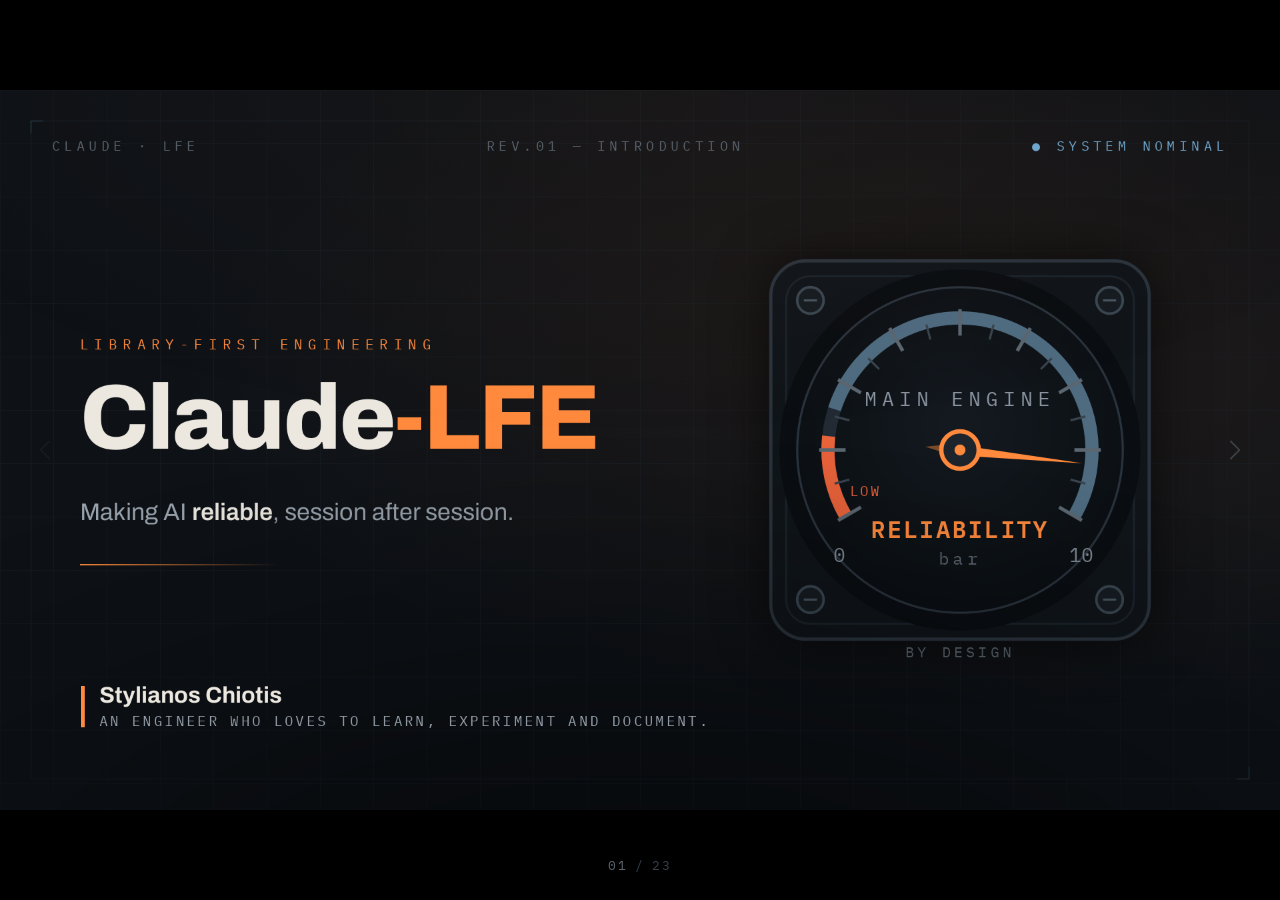
==== index.html @ 9a5f7d79 "Restore WealthHub origin reference on the Evolution slide Intentional: WealthHub is the origin LFE w" ====
<!DOCTYPE html>
<html lang="en">
<head>
<meta charset="UTF-8">
<meta name="viewport" content="width=device-width, initial-scale=1.0">
<title>Claude-LFE — Introduction</title>
<link rel="stylesheet" href="scenes/lfe.css?v=2">
<link rel="stylesheet" href="scenes/deck.css?v=26">
</head>
<body>

<deck-stage width="1920" height="1080" no-rail>

  <!-- ============ SCENE 1 · TITLE (end-card) ============ -->
  <section id="s1" data-label="Title">
    <div class="stage1 grain"></div>
    <div class="schematic-grid"></div>
    <div class="frame-marks lt rb"></div>
    <div class="topbar">
      <span class="r-fade">CLAUDE&nbsp;·&nbsp;LFE</span>
      <span class="r-fade" style="--d:.2s">REV.01 — INTRODUCTION</span>
      <span class="on r-fade" style="--d:.4s">● SYSTEM NOMINAL</span>
    </div>

    <div class="wrap">
      <div>
        <div class="micro r-up">Library-First Engineering</div>
        <h1 class="r-up" style="--d:.2s">Claude<span class="b">-LFE</span></h1>
        <div class="tag r-up" style="--d:.5s">Making AI <b>reliable</b>, session after session.</div>
        <div class="rule r-grow" style="--d:.85s"></div>
      </div>

      <div class="gwrap r-fade" style="--d:.6s">
        <svg class="gauge" viewBox="0 0 200 200">
          <defs>
            <radialGradient id="faceG" cx="50%" cy="42%" r="66%">
              <stop offset="0" stop-color="#141A20"/>
              <stop offset="1" stop-color="#0A0E12"/>
            </radialGradient>
          </defs>

          <!-- square instrument housing + corner bolts (marine flange-mount) -->
          <rect x="14" y="14" width="172" height="172" rx="16" fill="#10151A" stroke="#2A333D" stroke-width="1.5"/>
          <rect x="21" y="21" width="158" height="158" rx="11" fill="none" stroke="#1B232B" stroke-width="1"/>
          <g fill="#161C22" stroke="#3A4650" stroke-width="1.2">
            <circle cx="32" cy="32" r="6"/><circle cx="168" cy="32" r="6"/>
            <circle cx="32" cy="168" r="6"/><circle cx="168" cy="168" r="6"/>
          </g>
          <g stroke="#46535e" stroke-width="1">
            <line x1="29" y1="32" x2="35" y2="32"/><line x1="165" y1="32" x2="171" y2="32"/>
            <line x1="29" y1="168" x2="35" y2="168"/><line x1="165" y1="168" x2="171" y2="168"/>
          </g>

          <!-- bezel + dial face -->
          <circle cx="100" cy="100" r="78" fill="none" stroke="#0A0E12" stroke-width="8"/>
          <circle cx="100" cy="100" r="74" fill="url(#faceG)" stroke="#2A333D" stroke-width="1"/>

          <!-- scale: dark track, steel safe band, red low-pressure danger -->
          <path d="M 48.04 130 A 60 60 0 1 1 151.96 130" fill="none" stroke="#222B33" stroke-width="6"/>
          <path d="M 42.94 81.46 A 60 60 0 1 1 151.96 130" fill="none" stroke="#4E6B80" stroke-width="6"/>
          <path d="M 48.04 130 A 60 60 0 0 1 40.3 93.7" fill="none" stroke="#E8623A" stroke-width="6"/>

          <!-- major ticks -->
          <g stroke="#5A6670" stroke-width="1.6">
            <line x1="100" y1="36" x2="100" y2="48" transform="rotate(-120 100 100)"/>
            <line x1="100" y1="36" x2="100" y2="48" transform="rotate(-90 100 100)"/>
            <line x1="100" y1="36" x2="100" y2="48" transform="rotate(-60 100 100)"/>
            <line x1="100" y1="36" x2="100" y2="48" transform="rotate(-30 100 100)"/>
            <line x1="100" y1="36" x2="100" y2="48" transform="rotate(0 100 100)"/>
            <line x1="100" y1="36" x2="100" y2="48" transform="rotate(30 100 100)"/>
            <line x1="100" y1="36" x2="100" y2="48" transform="rotate(60 100 100)"/>
            <line x1="100" y1="36" x2="100" y2="48" transform="rotate(90 100 100)"/>
            <line x1="100" y1="36" x2="100" y2="48" transform="rotate(120 100 100)"/>
          </g>
          <!-- minor ticks -->
          <g stroke="#39444E" stroke-width="1">
            <line x1="100" y1="41" x2="100" y2="48" transform="rotate(-105 100 100)"/>
            <line x1="100" y1="41" x2="100" y2="48" transform="rotate(-75 100 100)"/>
            <line x1="100" y1="41" x2="100" y2="48" transform="rotate(-45 100 100)"/>
            <line x1="100" y1="41" x2="100" y2="48" transform="rotate(-15 100 100)"/>
            <line x1="100" y1="41" x2="100" y2="48" transform="rotate(15 100 100)"/>
            <line x1="100" y1="41" x2="100" y2="48" transform="rotate(45 100 100)"/>
            <line x1="100" y1="41" x2="100" y2="48" transform="rotate(75 100 100)"/>
            <line x1="100" y1="41" x2="100" y2="48" transform="rotate(105 100 100)"/>
          </g>

          <!-- dial face text -->
          <text x="100" y="80" text-anchor="middle" font-family="'IBM Plex Mono',monospace" font-size="9" letter-spacing="2.4" fill="#8A94A0">MAIN ENGINE</text>
          <text x="100" y="140" text-anchor="middle" font-family="'IBM Plex Mono',monospace" font-size="11" font-weight="600" letter-spacing="1" fill="#FF8A3D">RELIABILITY</text>
          <text x="100" y="152" text-anchor="middle" font-family="'IBM Plex Mono',monospace" font-size="8" letter-spacing="1.5" fill="#5A646E">bar</text>
          <text x="45" y="151" text-anchor="middle" font-family="'IBM Plex Mono',monospace" font-size="9" fill="#7E8893">0</text>
          <text x="155" y="151" text-anchor="middle" font-family="'IBM Plex Mono',monospace" font-size="9" fill="#7E8893">10</text>
          <text x="57" y="121" text-anchor="middle" font-family="'IBM Plex Mono',monospace" font-size="6.5" letter-spacing="1" fill="#E8623A">LOW</text>

          <!-- needle (pivots at hub) -->
          <g class="needle">
            <polygon points="100,44 97.5,104 102.5,104" fill="#FF8A3D"/>
            <polygon points="97.5,104 102.5,104 100,116" fill="#7E4A26"/>
          </g>
          <circle cx="100" cy="100" r="8.5" fill="#1D242C" stroke="#FF8A3D" stroke-width="2"/>
          <circle cx="100" cy="100" r="2.5" fill="#FF8A3D"/>
        </svg>
        <div class="gread">
          <div class="v">
</div>
          <div class="u">by design</div>
        </div>
      </div>
    </div>

    <div class="lower r-up" style="--d:1s">
      <div class="bar"></div>
      <div>
        <div class="nm">Stylianos Chiotis</div>
        <div class="rl">AN ENGINEER WHO LOVES TO LEARN, EXPERIMENT AND DOCUMENT.</div>
      </div>
    </div>
  </section>

  <!-- ============ SCENE 2 · WHO & WHY ============ -->
  <section id="s2" data-label="Who & Why">
    <div class="schematic-grid"></div>
    <div class="frame-marks lt rb"></div>
    <div class="topbar">
      <span>WHO &amp; WHY</span>
      <span class="on">● SAME RULE · HIGHER STAKES</span>
    </div>
    <div class="shead">
      <div class="k r-up">Thirteen years of one rule</div>
      <h2 class="r-up" style="--d:.12s">Reliability, pointed at a wilder input.</h2>
    </div>

    <div class="pipe">
      <div class="track"><div class="flow"></div></div>
    </div>
    <div class="stations">
      <div class="stn r-up" style="--d:.3s">
        <div class="disc"><span class="ix">01</span>
          <svg viewBox="0 0 60 60" fill="none" stroke="#6FA6CC" stroke-width="2"><circle cx="30" cy="30" r="20"/><circle cx="30" cy="30" r="8"/><line x1="30" y1="2" x2="30" y2="14"/><line x1="30" y1="46" x2="30" y2="58"/></svg>
        </div>
        <div class="ttl">Marine engine rooms</div>
        <div class="sub">"mostly works" sinks ships</div>
      </div>
      <div class="stn r-up" style="--d:.5s">
        <div class="disc"><span class="ix">02</span>
          <svg viewBox="0 0 60 60" fill="none" stroke="#6FA6CC" stroke-width="2"><polygon points="30,6 52,18 52,42 30,54 8,42 8,18"/><circle cx="30" cy="30" r="6" fill="#6FA6CC" stroke="none"/></svg>
        </div>
        <div class="ttl">Biotech &amp; genetics</div>
        <div class="sub">regulated · staged pipelines</div>
      </div>
      <div class="stn r-up" style="--d:.7s">
        <div class="disc"><span class="ix">03</span>
          <svg viewBox="0 0 60 60" fill="none" stroke="#FF8A3D" stroke-width="2"><line x1="30" y1="14" x2="14" y2="42"/><line x1="30" y1="14" x2="46" y2="42"/><line x1="14" y1="42" x2="46" y2="42"/><circle cx="30" cy="14" r="5" fill="#FF8A3D" stroke="none"/><circle cx="14" cy="42" r="5" fill="#FF8A3D" stroke="none"/><circle cx="46" cy="42" r="5" fill="#FF8A3D" stroke="none"/></svg>
        </div>
        <div class="ttl">Agentic AI</div>
        <div class="sub">a wilder kind of input</div>
      </div>
    </div>
    <div class="ztol r-fade" style="--d: .9s; line-height: 1.4; height: 26px">zero-error tolerance — the gauge that rides every station</div>
    <div class="rider r-fade" style="--d:1s">
      <div class="badge"><span class="dot"></span></div>
    </div>

    <div class="foot">
      <div class="big r-up" style="--d:1.1s">A full-time dad who can't <b>babysit an AI.</b></div>
      <div class="mn r-up" style="--d:1.2s">it needs to <b>behave</b><br>when I'm not watching</div>
    </div>
  </section>

  <!-- ============ SCENE 3 · THE PROBLEM (the beast) ============ -->
  <section id="s3" data-label="The Problem">
    <div class="stage3"></div>
    <div class="frame-marks lt rb"></div>
    <div class="topbar">
      <span class="am">THE PROBLEM</span>
      <span>● THE BEAST, UNLEASHED</span>
    </div>

    <div class="beast">
      <div class="core c2"></div>
      <div class="core c1"></div>
      <div class="flick"></div>
    </div>

    <div class="left">
      <div class="k r-up">Session one is magic. By session five…</div>
      <h2 class="r-up" style="--d:.15s">The beast.</h2>
      <div class="subline r-up" style="--d:.3s">Survivable in a weekend hack. <b>Fatal in a product you ship.</b></div>
      <div class="pains">
        <div class="pain r-up" style="--d:.55s"><span class="x"></span><span class="t">Loses your <b>intent</b> — drifts further every session</span></div>
        <div class="pain r-up" style="--d:.75s"><span class="x"></span><span class="t"><b>Re-litigates</b> decisions it already made</span></div>
        <div class="pain r-up" style="--d:.95s"><span class="x"></span><span class="t"><b>Invents logic</b> you never asked for</span></div>
        <div class="pain r-up" style="--d:1.15s"><span class="x"></span><span class="t"><b>Sprawls into spaghetti</b> as it grows</span></div>
        <div class="pain r-up" style="--d:1.35s"><span class="x"></span><span class="t">One wrong move quietly <b>corrupts everything downstream</b></span></div>
      </div>
    </div>
    <div class="wild r-fade" style="--d:1.6s">POWERFUL · FAST
...AND WILD</div>
  </section>

  <!-- ============ SCENE 3b · THE FRAME (the real bottleneck) ============ -->
  <section id="s3b" data-label="The Frame">
    <div class="schematic-grid"></div>
    <div class="frame-marks lt rb"></div>
    <div class="topbar">
      <span class="am">THE FRAME</span>
      <span>● THE REAL BOTTLENECK</span>
    </div>
    <div class="shead">
      <div class="k r-up">What everyone's getting wrong</div>
      <h2 class="r-up" style="--d:.12s">The bottleneck isn't capability. <span class="am">It's trust.</span></h2>
    </div>

    <div class="subline3b r-up" style="--d:.3s">Every AI coding tool is racing on speed. Nobody's optimizing for the thing that actually blocks shipping agent-built software — <b>trusting it to behave when you're not watching.</b></div>

    <div class="subnote3b r-up" style="--d:.42s">And trust isn't asserted — <span class="am">it's measured.</span></div>

    <div class="meters">
      <div class="meter speed r-up" style="--d:.5s">
        <div class="lab"><span class="nm">Speed</span><span class="cap">where everyone's racing</span></div>
        <div class="gaugebar">
          <div class="track"><div class="fill"></div><div class="ticks"></div><div class="marker"></div><div class="mword">MAXED</div></div>
        </div>
      </div>

      <div class="meter trust r-up" style="--d:.7s">
        <div class="lab"><span class="nm">Trust</span><span class="cap">the actual bottleneck · wide open</span></div>
        <div class="gaugebar">
          <div class="track"><div class="fill"></div><div class="ticks"></div><div class="marker"></div></div>
        </div>
      </div>
    </div>
  </section>

  <!-- ============ SCENE 4 · THE THESIS ============ -->
  <section id="s4" data-label="The Thesis">
    <div class="stage4"></div>
    <div class="center">
      <div class="k r-fade">The entire idea</div>
      <div class="stmt r-up" style="--d:.3s">LFE makes the AI deliver great products — <span class="hl">reliably, session after session</span>. Everything after this is just<br><span class="am">how it holds that line.</span></div>
    </div>
  </section>

  <!-- ============ SCENE 5 · THE PHILOSOPHY ============ -->
  <section id="s5" data-label="Philosophy">
    <div class="schematic-grid"></div>
    <div class="frame-marks lt rb"></div>
    <div class="topbar">
      <span>THE PHILOSOPHY</span>
      <span class="on">● THREE COMMITMENTS</span>
    </div>
    <div class="shead">
      <div class="k r-up">What it's built on</div>
      <h2 class="r-up" style="--d:.12s">Three commitments.</h2>
    </div>

    <div class="cols">
      <div class="col r-up" style="--d:.3s">
        <div class="ix">01 — JUDGMENT</div>
        <div class="mk"><svg viewBox="0 0 64 64" fill="none" stroke="#6FA6CC" stroke-width="2"><circle cx="32" cy="26" r="16"/><circle cx="32" cy="26" r="5" fill="#6FA6CC" stroke="none"/><path d="M18 56 Q32 40 46 56"/></svg></div>
        <h3>Thinking</h3>
        <div class="in">in the Human</div>
        <div class="sub">the human decides</div>
      </div>
      <div class="col r-up" style="--d:.45s">
        <div class="ix">02 — VOLUME</div>
        <div class="mk"><svg viewBox="0 0 64 64" fill="none" stroke="#6FA6CC" stroke-width="2"><rect x="20" y="20" width="24" height="24" transform="rotate(45 32 32)"/><circle cx="32" cy="32" r="5" fill="#6FA6CC" stroke="none"/></svg></div>
        <h3>Processing</h3>
        <div class="in">in the AI</div>
        <div class="sub">the AI executes</div>
      </div>
      <div class="col truth r-up" style="--d:.6s">
        <div class="ix">03 — SOURCE OF TRUTH</div>
        <div class="mk"><svg viewBox="0 0 64 64" fill="none" stroke="#FF8A3D" stroke-width="2"><rect x="16" y="12" width="32" height="40"/><line x1="24" y1="24" x2="40" y2="24"/><line x1="24" y1="32" x2="40" y2="32"/><line x1="24" y1="40" x2="34" y2="40"/></svg></div>
        <h3>Truth</h3>
        <div class="in">in the Documentation</div>
        <div class="sub">the single source of truth</div>
      </div>
    </div>

    <div class="foot r-up" style="--d:.85s">If the code disagrees with the docs — <b>the code is what's <span class="am">broken</span>.</b></div>
  </section>

  <!-- ============ SCENE 6 · THREE LAYERS ============ -->
  <section id="s6" data-label="Three Layers">
    <div class="schematic-grid"></div>
    <div class="frame-marks lt rb"></div>
    <div class="topbar">
      <span>TAMING THE BEAST</span>
      <span class="on">● THREE LAYERS</span>
    </div>
    <div class="shead">
      <div class="k r-up">It takes three</div>
      <h2 class="r-up" style="--d:.12s">The layers.</h2>
    </div>

    <div class="layers">
      <div class="layer r-up" style="--d:.3s">
        <div class="no">01</div>
        <div class="nm">Protocol<span>routes the work through specialist roles</span></div>
        <div class="role">the route</div>
      </div>
      <div class="layer mid r-up" style="--d:.45s">
        <div class="no">02</div>
        <div class="nm">Enforcement<span>physically constrains what can go wrong</span></div>
        <div class="role">the leash</div>
      </div>
      <div class="layer r-up" style="--d:.6s">
        <div class="no">03</div>
        <div class="nm">Provenance<span>the memory, and the truth it's anchored to</span></div>
        <div class="role">memory + truth</div>
      </div>
    </div>
    <div class="note r-fade" style="--d:.85s">quickly, through each →</div>
  </section>

  <!-- ============ SCENE 7 · LAYER 1 · PROTOCOL ============ -->
  <section id="s7" data-label="Protocol">
    <div class="schematic-grid"></div>
    <div class="frame-marks lt rb"></div>
    <div class="topbar">
      <span class="on">LAYER 01 — PROTOCOL</span>
      <span>● THE ROUTE</span>
    </div>
    <div class="shead">
      <div class="k r-up">Four specialist roles</div>
      <h2 class="r-up" style="--d:.12s">Work flows down a line.</h2>
    </div>

    <div class="flow">
      <div class="chain">
        <div class="persona r-up" style="--d:.35s"><div class="ix">01</div><div class="nm">Architect</div><div class="vb">plans</div></div>
        <div class="arrow r-fade" style="--d:.5s">→</div>
        <div class="persona r-up" style="--d:.55s"><div class="ix">02</div><div class="nm">Builder</div><div class="vb">builds</div></div>
        <div class="arrow r-fade" style="--d:.7s">→</div>
        <div class="persona r-up" style="--d:.75s"><div class="ix">03</div><div class="nm">Inspector</div><div class="vb">verifies</div></div>
        <div class="arrow r-fade" style="--d:.9s">→</div>
        <div class="persona r-up" style="--d:.95s"><div class="ix">04</div><div class="nm">Archivist</div><div class="vb">records</div></div>
      </div>
      <div class="loop r-fade" style="--d:1.1s"></div>
      <div class="badge2 r-fade" style="--d:1.2s"><span class="lp">↺</span> max 2 — then escalate</div>
    </div>

    <div class="slices r-fade" style="--d:1.05s">
      <i style="height:40px"></i><i style="height:64px"></i><i style="height:30px"></i><i style="height:52px"></i>
      <span class="lab">big work → small, demoable slices</span>
    </div>
    <div class="foot7 r-up" style="--d:1.3s">A process that can't converge<br><b>shouldn't be allowed to spin.</b></div>
  </section>

  <!-- ============ SCENE 7b · THE FULL PIPELINE ============ -->
  <section id="s7b" data-label="Full Pipeline">
    <div class="schematic-grid"></div>
    <div class="frame-marks lt rb"></div>
    <div class="topbar">
      <span class="on">LAYER 01 — THE FULL PIPELINE</span>
      <span>● THE WHOLE MACHINE</span>
    </div>
    <div class="shead">
      <div class="k r-up">22 SKILLS · 4 ROLES · 1 LINE</div>
      <h2 class="r-up" style="--d:.12s">The whole machine.</h2>
    </div>

    <div class="pipewrap">
      <div class="lanes">
        <div class="brainrail r-up" style="--d:.22s">
          <span class="bt">🫵 The Brain</span>
          <span class="bd">on the wheel throughout — <b>approve · redirect · break-glass anywhere</b></span>
          <span class="pin">persistent oversight</span>
        </div>

        <div class="lane r-up" style="--d:.3s; animation-delay:0s">
          <div class="who"><span class="nm">Architect</span><span class="ro">plans the work · owns both gates</span></div>
          <div class="steps">
            <span class="chip">grill</span><span class="sep">→</span>
            <span class="chip">to-prd</span><span class="sep">→</span>
            <span class="chip">to-issues</span><span class="sep">→</span>
            <span class="ig"><span class="dia"></span><span class="gl">mandatory sign-off</span><span class="gx">slice</span></span><span class="sep">→</span>
            <span class="chip">architect</span><span class="sep">→</span>
            <span class="ig"><span class="dia"></span><span class="gl">mandatory sign-off</span><span class="gx">plan</span></span><span class="sep">→</span>
            <span class="chip">plan-critique</span>
          </div>
        </div>

        <div class="lane r-up" style="--d:.45s; animation-delay:2.3s">
          <div class="who"><span class="nm">Builder</span><span class="ro">builds the slice</span></div>
          <div class="steps">
            <span class="chip">builder</span><span class="sep">→</span>
            <span class="chip">tdd</span>
          </div>
        </div>

        <div class="lane r-up" style="--d:.6s; animation-delay:4.6s">
          <div class="who"><span class="nm">Inspector</span><span class="ro">verifies the work</span></div>
          <div class="steps">
            <span class="chip">zoom-out</span><span class="sep">→</span>
            <span class="chip">inspector</span><span class="sep">→</span>
            <span class="cluster"><span class="clab">verify</span><span class="chip am">security</span><span class="chip am">perf</span><span class="chip am">complexity</span><span class="chip am">dep</span><span class="chip am">mutation</span></span><span class="sep">→</span>
            <span class="chip">diagnose</span><span class="cond">(on fail → builder)</span>
          </div>
        </div>

        <div class="lane r-up" style="--d:.75s; animation-delay:6.9s">
          <div class="who"><span class="nm">Archivist</span><span class="ro">records the truth</span></div>
          <div class="steps">
            <span class="chip">archivist</span><span class="sep">→</span>
            <span class="chip">cleanup</span>
          </div>
          <div class="loopback r-fade" style="--d:1.1s">
            <div class="b2">↺ max 2 → escalate</div>
          </div>
        </div>

        <div class="plansrow r-fade" style="--d:.95s">
          <span class="pp">.plans/</span>
          <span class="pd">each step writes a file the next step reads</span>
          <span class="ticks"><i></i><i></i><i></i><i></i></span>
        </div>

        <div class="exhead r-fade" style="--d:1.05s">Exceptions — bypass the full line</div>
        <div class="exceptions">
          <div class="exlane scout r-up" style="--d:1.1s">
            <span class="nm">Scout</span>
            <div class="body">
              <div class="flow">branch off the complexity gate: <b>scout → Archivist</b></div>
              <div class="sub">≤3 files · no structural change</div>
            </div>
          </div>
          <div class="exlane force r-up" style="--d:1.2s">
            <span class="dia"></span>
            <span class="nm">LFE-FORCE</span>
            <div class="body">
              <div class="flow">break-glass from anywhere: <b>patch now → log Protocol Debt</b></div>
              <div class="sub">next session reconciles the debt</div>
            </div>
          </div>
        </div>

        <div class="footrow r-fade" style="--d:1.3s">
          <span class="entrynote"><b>Entry:</b> lfe-boot → complexity gate (full pipeline vs. minor fix) &nbsp;·&nbsp; <b>+</b> scheduled hygiene sweep every 5 sessions</span>
          <span class="vscode">→ live in VS Code</span>
        </div>
      </div>
    </div>
  </section>

  <!-- ============ SCENE 8 · LAYER 2 · ENFORCEMENT ============ -->
  <section id="s8" data-label="Enforcement">
    <div class="stage8"></div>
    <div class="frame-marks lt rb"></div>
    <div class="topbar">
      <span class="am">LAYER 02 — ENFORCEMENT</span>
      <span>● THE LEASH</span>
    </div>
    <div class="head8">
      <div class="k r-fade">The part most frameworks don't have</div>
      <h2 class="r-up" style="--d:.15s">A request is a suggestion. <b>A rail is a wall.</b></h2>
    </div>

    <div class="rail"></div>
    <div class="flare"></div>

    <div class="caption cl r-fade" style="--d:.6s"><span class="ar">&larr;</span><br>constrains the AI<br>can't write outside its lane</div>
    <div class="caption cr r-fade" style="--d:.6s">constrains you<br>can't run steps out of order<br><span class="ar">&rarr;</span></div>

    <div class="mass left r-up" style="--d:.4s">
      <div class="tag">The AI</div>
      <div class="block"><span class="blocklabel">write →</span></div>
      <div class="sub">execution</div>
    </div>
    <div class="mass right r-up" style="--d:.5s">
      <div class="tag">The Operator</div>
      <div class="block"><span class="blocklabel">← step 4</span></div>
      <div class="sub">that's you</div>
    </div>

    <div class="subline8 r-fade" style="--d:.92s">And the reasoning checks aren't trusted — <b>they're graded.</b> Planted-defect fixtures · measured catch-rate · gated against regression.</div>
    <div class="footer8 r-fade" style="--d:1s"><span class="hot">~1000</span> tests &nbsp;·&nbsp; guarding the rails, the prompt-discipline, and the checks' catch-rate</div>
  </section>

  <!-- ============ SCENE 9 · LAYER 3 · PROVENANCE ============ -->
  <section id="s9" data-label="Provenance">
    <div class="schematic-grid"></div>
    <div class="frame-marks lt rb"></div>
    <div class="topbar">
      <span class="on">LAYER 03 — PROVENANCE</span>
      <span>● THE MEMORY + TRUTH</span>
    </div>
    <div class="shead">
      <div class="k r-up">A structured library</div>
      <h2 class="r-up" style="--d:.12s">The truth has an address.</h2>
    </div>

    <div class="lib r-up" style="--d:.35s">
      <div class="desk">
        <span class="dl">Reception — front-desk map</span>
        <span class="idx"><i></i><i></i><i></i><i></i></span>
      </div>
      <div class="depts">
        <div class="dept">
          <div class="dn">Department · A</div>
          <div class="shelf"><b style="width:13px"></b><b style="width:16px"></b><b style="width:21px"></b><b style="width:14px"></b><b style="width:20px"></b></div>
          <div class="shelf"><b style="width:18px"></b><b style="width:17px"></b><b style="width:15px"></b><b style="width:13px"></b></div>
          <div class="shelf"><b style="width:13px"></b><b style="width:14px"></b><b style="width:19px"></b><b style="width:21px"></b><b style="width:16px"></b></div>
        </div>
        <div class="dept">
          <div class="dn">Department · B</div>
          <div class="shelf"><b style="width:16px"></b><b style="width:21px"></b><b style="width:19px"></b><b style="width:13px"></b></div>
          <div class="shelf"><b style="width:17px"></b><b style="width:15px"></b><b style="width:20px"></b><b style="width:18px"></b><b style="width:13px"></b></div>
          <div class="shelf"><b style="width:14px"></b><b style="width:13px"></b><b style="width:18px"></b></div>
        </div>
        <div class="dept">
          <div class="dn">Department · C</div>
          <div class="shelf"><b style="width:20px"></b><b style="width:21px"></b><b style="width:15px"></b><b style="width:13px"></b><b style="width:18px"></b></div>
          <div class="shelf"><b style="width:13px"></b><b style="width:16px"></b><b style="width:17px"></b></div>
          <div class="shelf"><b style="width:18px"></b><b style="width:13px"></b><b style="width:14px"></b><b style="width:20px"></b></div>
        </div>
      </div>
    </div>

    <div class="recorder r-up" style="--d:.55s">
      <div class="rh"><span class="nm">Flight recorder</span></div>
      <div class="pf">.plans/ — transaction log</div>
      <div class="sub">each step writes · the next step reads</div>
      <div class="log">
        <div class="ln"><span class="ok">✓</span> step 01 — architect.plan</div>
        <div class="ln"><span class="ok">✓</span> step 02 — builder.slice</div>
        <div class="ln live"><span class="cur"></span> step 03 — inspector.verify</div>
      </div>
      <div class="resume">Crash mid-flight? The next session reads the recorder and <b>continues exactly where it stopped.</b></div>
    </div>

    <div class="statuscard r-up" style="--d:.72s">
      <div class="sh"><span class="fn">pipeline_status.md</span><span class="cur2"></span><span class="role">the live cursor</span></div>
      <div class="sd">knows the step, the persona, the mission, and what's next — <b>this is what the status line reads.</b></div>
    </div>

    <div class="foot9 r-fade" style="--d:.9s">retention policy · <span class="am">HOT/COLD AUTO-SWEEP EVERY 5 SESSIONS</span> — keeps the library lean, by design</div>
  </section>

  <!-- ============ SCENE 9b · ONE METHODOLOGY ============ -->
  <section id="s9b" data-label="One Methodology">
    <div class="schematic-grid"></div>
    <div class="frame-marks lt rb"></div>
    <div class="topbar">
      <span class="on">ONE METHODOLOGY</span>
      <span class="am">● COST ↔ FREQUENCY</span>
    </div>
    <div class="shead">
      <div class="k r-up">Not one feature — a methodology</div>
      <h2 class="r-up" style="--d:.12s">The cheaper it is, the more often it runs.</h2>
      <p class="lede r-up" style="--d:.22s">Not one feature — a whole engineering methodology. How it <b>verifies</b> and how it <b>remembers</b>, governed by one law.</p>
    </div>

    <div class="meth">
      <!-- the cost ↔ frequency axis -->
      <div class="axis r-fade" style="--d:.34s">
        <span class="end lo">Cheap · continuous</span>
        <span class="mid">one law · cost ↔ frequency</span>
        <span class="end hi">Expensive · rare</span>
        <div class="bar"></div>
      </div>

      <!-- column guides: same cost tier across both disciplines -->
      <div class="guides r-fade" style="--d:.42s">
        <i style="left:4.76%"></i><i style="left:35.12%"></i><i style="left:65.48%"></i><i style="left:95.24%"></i>
      </div>

      <!-- VERIFY — the reliability discipline -->
      <div class="track verify r-up" style="--d:.48s">
        <div class="thd"><span class="tn">Verify</span><span class="td">the reliability discipline · runs the harnesses</span></div>
        <svg class="conn" viewBox="0 0 1680 130" preserveAspectRatio="none">
          <defs>
            <linearGradient id="cf-axis" x1="0" y1="0" x2="1680" y2="0" gradientUnits="userSpaceOnUse">
              <stop offset="0" stop-color="#6FA6CC"></stop>
              <stop offset="1" stop-color="#FF8A3D"></stop>
            </linearGradient>
          </defs>
          <polyline points="80,14 590,44 1100,74 1600,104" fill="none" stroke="url(#cf-axis)" stroke-width="2.5"></polyline>
          <circle cx="80" cy="14" r="7" fill="#6FA6CC"></circle>
          <circle cx="590" cy="44" r="7" fill="#9C8FA4"></circle>
          <circle cx="1100" cy="74" r="7" fill="#CB7B54"></circle>
          <circle cx="1600" cy="104" r="7" fill="#FF8A3D"></circle>
        </svg>
        <div class="nd first" style="left:4.76%; top:74px"><div class="nm">~1,092 tests</div><div class="fq">every run</div></div>
        <div class="nd" style="left:35.12%; top:104px"><div class="nm">2 commit gates</div><div class="fq">every commit</div></div>
        <div class="nd" style="left:65.48%; top:134px"><div class="nm">Hygiene sweep</div><div class="fq">every 5 sessions</div></div>
        <div class="nd last hi" style="left:95.24%; top:164px"><div class="nm">AI eval harness</div><div class="fq">every ~15 sessions</div></div>
      </div>

      <!-- REMEMBER — the memory discipline -->
      <div class="track remember r-up" style="--d:.6s">
        <div class="thd"><span class="tn">Remember</span><span class="td">the memory discipline · runs the library</span></div>
        <svg class="conn" viewBox="0 0 1680 130" preserveAspectRatio="none">
          <polyline points="80,14 590,44 1100,74 1600,104" fill="none" stroke="url(#cf-axis)" stroke-width="2.5"></polyline>
          <circle cx="80" cy="14" r="7" fill="#6FA6CC"></circle>
          <circle cx="590" cy="44" r="7" fill="#9C8FA4"></circle>
          <circle cx="1100" cy="74" r="7" fill="#CB7B54"></circle>
          <circle cx="1600" cy="104" r="7" fill="#FF8A3D"></circle>
        </svg>
        <div class="nd first" style="left:4.76%; top:74px"><div class="nm">.plans/ scratch</div><div class="fq">1 mission</div></div>
        <div class="nd" style="left:35.12%; top:104px"><div class="nm">CHANGELOG</div><div class="fq">7 milestones</div></div>
        <div class="nd" style="left:65.48%; top:134px"><div class="nm">Hot tiers</div><div class="fq">15 sessions</div></div>
        <div class="nd last hi" style="left:95.24%; top:164px"><div class="nm">Cold archive</div><div class="fq">forever · fully indexed</div></div>
      </div>
    </div>

    <div class="punch r-fade" style="--d:.78s">My two engineering worlds, running as one system — <b>verification and memory, on one law.</b></div>
  </section>

  <!-- ============ SCENE 9c · DAY 0 ============ -->
  <section id="s9c" data-label="Day 0">
    <div class="stage9c"></div>
    <div class="frame-marks lt rb"></div>
    <div class="topbar">
      <span>DAY 0</span>
      <span class="on">● ESTABLISH TRUTH FIRST</span>
    </div>
    <div class="shead">
      <div class="k r-up">Before anything runs</div>
      <h2 class="r-up" style="--d:.12s">Day 0 — it interviews you.</h2>
    </div>

    <div class="row">
      <div class="node r-up" style="--d:.35s">
        <div class="box"><svg viewBox="0 0 64 64" fill="none" stroke="#6FA6CC" stroke-width="2"><circle cx="32" cy="24" r="13"/><path d="M12 56 Q32 36 52 56"/></svg></div>
        <div class="cap">You</div>
        <div class="sc">domain language · rules</div>
      </div>
      <div class="qa r-fade" style="--d:.7s">
        <div class="q">› what does "batch" mean here?<span class="a"> → captured</span></div>
        <div class="q">› what must never happen?<span class="a"> → captured</span></div>
        <div class="q">› who signs off?<span class="a"> → captured</span></div>
      </div>
      <div class="node lib r-up" style="--d:1s">
        <div class="box"><svg viewBox="0 0 64 64" fill="none" stroke="#FF8A3D" stroke-width="2"><rect x="16" y="12" width="32" height="40"/><line x1="24" y1="24" x2="40" y2="24"/><line x1="24" y1="32" x2="40" y2="32"/><line x1="24" y1="40" x2="34" y2="40"/></svg></div>
        <div class="cap">The Library</div>
        <div class="sc">source of truth</div>
      </div>
    </div>
  </section>

  <!-- ============ SCENE 10 · THE HUMAN ============ -->
  <section id="s10" data-label="The Human">
    <div class="stage10"></div>
    <div class="frame-marks lt rb"></div>
    <div class="topbar">
      <span class="am">THE HUMAN</span>
      <span>● THE BRAIN</span>
    </div>

    <div class="left10">
      <div class="k r-up">Every check is itself an AI — just as fallible</div>
      <h2 class="r-up" style="--d:.15s">The chain ends<br>with you.</h2>
    </div>

    <div class="chlabel r-fade" style="--d:.5s">fallible checks &nbsp;·&nbsp; then something that isn't a language model</div>
    <div class="chain10">
      <div class="ai r-scale" style="--d:.6s"><span class="d"></span><span class="t">AI check</span></div>
      <div class="lnk r-fade" style="--d:.7s"></div>
      <div class="ai r-scale" style="--d:.75s"><span class="d"></span><span class="t">AI check</span></div>
      <div class="lnk r-fade" style="--d:.85s"></div>
      <div class="ai r-scale" style="--d:.9s"><span class="d"></span><span class="t">AI check</span></div>
      <div class="lnk r-fade" style="--d:1s"></div>
      <div class="you r-scale" style="--d:1.1s"><span class="t">YOU</span><span class="s">the owner</span></div>
    </div>

    <div class="glass r-up" style="--d:.7s">
      <div class="gl">⚠ EMERGENCY OVERRIDE</div>
      <div class="lever"><div class="bar"></div></div>
      <div class="gt">Break the glass.</div>
      <div class="gs">Kill the whole pipeline — but the framework <b>forces the next session to clean up the debt</b> before moving on.</div>
    </div>

    <div class="foot10 r-up" style="--d:1.3s">Not a reviewer bolted on at the end. <b>You're the <span class="am">owner of the beast</span>.</b></div>
  </section>

  <!-- ============ SCENE 11 · POSITIONING + INFLUENCES ============ -->
  <section id="s11" data-label="Positioning">
    <div class="schematic-grid"></div>
    <div class="frame-marks lt rb"></div>
    <div class="topbar">
      <span>POSITIONING</span>
      <span class="on">● STANDING ON SHOULDERS</span>
    </div>
    <div class="shead">
      <div class="k r-up">Not the only way — a convergent one</div>
      <h2 class="r-up" style="--d:.12s">A data pipeline for LLMs.</h2>
    </div>

    <div class="conv">
      <div class="cols">
        <div class="lin r-up" style="--d:.3s">
          <div class="lh">Mechanical &amp; Reliability Engineering</div>
          <div class="ls">marine · <b class="mthd">where I started</b></div>
          <div class="lchips">
            <span class="chip">Poka-yoke</span>
            <span class="chip">FMEA</span>
            <span class="chip">Defense-in-depth</span>
            <span class="chip">Stop-the-line (Andon)</span>
            <span class="chip">RCM / scheduled maintenance</span>
          </div>
        </div>
        <div class="lin r-up" style="--d:.42s">
          <div class="lh">Data &amp; Integration Engineering</div>
          <div class="ls"><b class="mthd">what I do now</b></div>
          <div class="lchips">
            <span class="chip">Pipeline orchestration</span>
            <span class="chip">Staged steps / child pipelines</span>
            <span class="chip">Quality gates between stages</span>
            <span class="chip">Retention / lifecycle policy</span>
            <span class="chip">Idempotency</span>
            <span class="chip">Transaction log (WAL) / checkpointing</span>
          </div>
        </div>
      </div>

      <svg class="funnel r-fade" style="--d:.6s" viewBox="0 0 1680 84" preserveAspectRatio="none">
        <line x1="420" y1="2" x2="840" y2="66"></line>
        <line x1="1260" y1="2" x2="840" y2="66"></line>
        <polygon points="840,80 831,62 849,62"></polygon>
      </svg>

      <div class="lfe r-up" style="--d:.78s">
        <div class="nm">LFE</div>
        <div class="rd">where the <b>two worlds meet</b></div>
      </div>
      <div class="cap r-up" style="--d:.9s">a data pipeline for LLMs — <b>reliable at every step.</b></div>

      <div class="sharp r-fade" style="--d:1.05s">
        <span class="lab">+ sharpened by</span>
        <span class="who"><b>Matt Pocock</b> — shaped several skills</span>
        <span class="dot">·</span>
        <span class="who"><b>Bryan Finster</b> — audited end-to-end, sharpened verification</span>
      </div>
    </div>
  </section>

  <!-- ============ SCENE 11b · THE EVOLUTION ============ -->
  <section id="s11b" data-label="The Evolution">
    <div class="schematic-grid"></div>
    <div class="frame-marks lt rb"></div>
    <div class="topbar">
      <span>THE EVOLUTION</span>
      <span class="on">● EARNED, NOT INVENTED</span>
    </div>
    <div class="shead">
      <div class="k r-up">A history, not a single sitting</div>
      <h2 class="r-up" style="--d:.12s">Earned, not invented.</h2>
    </div>

    <div class="tl">
      <div class="line r-grow" style="--w:100%; --d:.3s"></div>
      <div class="nodes">
        <div class="node up r-scale" style="--d:.4s">
          <div class="card"><div class="ph">Spreadsheets → code</div><div class="pd">Excel · VBA · Power Query/BI · Python</div></div>
          <div class="stem"></div><div class="dot"></div><div class="yr">start</div>
        </div>
        <div class="node dn r-scale" style="--d:.55s">
          <div class="dot"></div><div class="stem"></div>
          <div class="card"><div class="ph hasmark" style="display:flex;align-items:center"><img class="whmark" src="uploads/sidebar_wordmark.webp" alt="WealthHub.nl" style="height:46px;width:auto;object-fit:contain;flex:none;filter:drop-shadow(0 0 11px rgba(255,138,61,.55)) drop-shadow(0 2px 5px rgba(0,0,0,.45))"></div><div class="pd">my own financial product · releasing soon</div><div class="ps">building it with AI broke the old rules — and forced LFE</div></div><div class="yr">then</div>
        </div>
        <div class="node up r-scale" style="--d:.7s">
          <div class="card"><div class="ph">Pipeline discipline</div><div class="pd">biotech data-engineering, applied to AI</div></div>
          <div class="stem"></div><div class="dot"></div><div class="yr">→</div>
        </div>
        <div class="node dn r-scale" style="--d:.85s">
          <div class="dot"></div><div class="stem"></div>
          <div class="card"><div class="ph">LFE v1</div><div class="pd">shaped by Matt Pocock's skills · shared online</div></div><div class="yr">→</div>
        </div>
        <div class="node up r-scale" style="--d:1s">
          <div class="card"><div class="ph">The audit</div><div class="pd">Bryan Finster reviewed it end-to-end · verification sharpened</div></div>
          <div class="stem"></div><div class="dot"></div><div class="yr">→</div>
        </div>
        <div class="node dn last r-scale" style="--d:1.15s">
          <div class="dot"></div><div class="stem"></div>
          <div class="card"><div class="ph">Claude-LFE</div><div class="pd">runtime guardrails · built natively on Claude · open-sourced</div></div><div class="yr">now</div>
        </div>
      </div>
    </div>

    <div class="botrow">
      <div class="capstone r-up" style="--d:1.25s">
        <span class="lf">Built using itself</span>
        <span class="ct">every change ran through <b>the exact pipeline</b> — recorded in the commits, decisions, and tests.</span>
      </div>
    </div>
    <div class="footcue r-fade" style="--d:1.1s">→ it's all in the repo: git tags · ADRs · tests</div>
  </section>

  <!-- ============ SCENE 11c · WHAT IT'S NOT ============ -->
  <section id="s11c" data-label="What it's not">
    <div class="schematic-grid"></div>
    <div class="frame-marks lt rb"></div>
    <div class="topbar">
      <span>WHAT IT'S NOT</span>
      <span class="am">● NAMING THE OVERHEAD</span>
    </div>
    <div class="shead">
      <div class="k r-up">No pitch — the limits, plainly</div>
      <h2 class="r-up" style="--d:.12s">What LFE is <span class="am">not.</span></h2>
    </div>

    <div class="notlist">
      <div class="nrow r-up" style="--d:.34s"><span class="x">✕</span><span class="not">Not a speed boost</span><span class="dash">—</span><span class="qual">it's slower up front, on purpose</span></div>
      <div class="nrow r-up" style="--d:.46s"><span class="x">✕</span><span class="not">Not autonomy</span><span class="dash">—</span><span class="qual">the human stays on the wheel</span></div>
      <div class="nrow r-up" style="--d:.58s"><span class="x">✕</span><span class="not">Not a bigger model</span><span class="dash">—</span><span class="qual">it's discipline around the one you have</span></div>
      <div class="nrow r-up" style="--d:.70s"><span class="x">✕</span><span class="not">Not magic</span><span class="dash">—</span><span class="qual">it's overhead you choose to pay</span></div>
    </div>

    <div class="kicker11c r-up" style="--d:.9s">If I don't name the cost, I'm pitching. <span class="am">So there it is.</span></div>
  </section>

  <!-- ============ SCENE 12 · THE HONEST TRADE-OFF ============ -->
  <section id="s12" data-label="Trade-off">
    <div class="schematic-grid"></div>
    <div class="frame-marks lt rb"></div>
    <div class="topbar">
      <span>THE HONEST TRADE-OFF</span>
      <span class="am">● RELIABILITY HAS A PRICE</span>
    </div>
    <div class="shead">
      <div class="k r-up">Let me be straight about the cost</div>
      <h2 class="r-up" style="--d:.12s">The trade-off.</h2>
    </div>

    <div class="scale r-fade" style="--d:.4s">
      <div class="beam"></div>
      <div class="fulcrum"></div>
      <div class="pan speed"><div class="wire"></div><div class="plate"><div class="lab">Speed</div><div class="sub">up-front</div></div></div>
      <div class="pan rel"><div class="wire"></div><div class="plate"><div class="lab">Reliability</div><div class="sub">across dozens of sessions</div></div></div>
    </div>
    <div class="caption12 r-up" style="--d:.6s">Throwaway weekend prototype? <b>Overkill — don't use it.</b></div>

    <div class="foot12 r-up" style="--d:.8s">Reliability has a price. <span class="am">I'm telling you the price.</span></div>
  </section>

  <!-- ============ SCENE 13 · DEMO ============ -->
  <section id="s13" data-label="Demo">
    <div class="schematic-grid"></div>
    <div class="frame-marks lt rb"></div>
    <div class="topbar">
      <span class="on">LIVE DEMO</span>
      <span>● THE BEAST ON A LEASH</span>
    </div>
    <div class="shead">
      <div class="k r-up">Screen capture</div>
      <h2 class="r-up" style="--d:.12s">Watch me try to break it.</h2>
    </div>

    <div class="term r-up" style="--d:.35s">
      <div class="tbar">
        <span class="dots"><i></i><i></i><i></i></span>
        <span class="tt">/lfe-boot — session active</span>
        <span class="stat">PIPELINE ▸ BUILD ▸ SLICE 2/4</span>
      </div>
      <div class="tbody">
        <div class="plans">
          <div class="ph">.plans/</div>
          <div class="f"><span class="c">✓</span> 01-architect.plan</div>
          <div class="f"><span class="c">✓</span> 02-builder.slice</div>
          <div class="f"><span class="c">▸</span> 03-inspector.run</div>
        </div>
        <div class="out">
          <div><span class="p">$</span> /lfe-boot <span class="dim"># status line knows exactly where it is</span></div>
          <div><span class="p">$</span> run inspector.verify <span class="dim"># out of order</span></div>
          <div class="wow">⨯ REFUSED — sequence rail. <b>Not a warning. A wall.</b></div>
        </div>
      </div>
    </div>

    <div class="runsheet r-fade" style="--d:.7s">
      <div class="beat"><span class="n">1</span> boot</div>
      <div class="beat"><span class="n">2</span> declare</div>
      <div class="beat key"><span class="n">3</span> refuse ◂ wow</div>
      <div class="beat"><span class="n">4</span> inspect</div>
      <div class="beat"><span class="n">5</span> archive</div>
      <div class="beat"><span class="n">6</span> kill ▸ resume</div>
    </div>
  </section>

  <!-- ============ SCENE 14b · WHAT'S NEXT ============ -->
  <section id="s14b" data-label="What's Next">
    <div class="schematic-grid"></div>
    <div class="frame-marks lt rb"></div>
    <div class="topbar">
      <span>SCENE 14b — WHAT'S NEXT</span>
      <span class="am">● VALIDATING · NOT PROMISING</span>
    </div>
    <div class="shead">
      <div class="k am r-up">Foresight, not a promise</div>
      <h2 class="r-up" style="--d:.12s">What's next — <span class="am">once it earns it.</span></h2>
      <p class="lede r-up" style="--d:.22s">The framework holds today. Where it goes tomorrow, I'm <b>validating</b> — not promising.</p>
    </div>

    <div class="future">
      <div class="ghostnote r-fade" style="--d:.3s">dashed = explored, not built</div>

      <div class="anchor r-up" style="--d:.34s">
        <span class="adot"></span>
        <span class="atxt">today<br>it holds</span>
      </div>

      <div class="frail r-fade" style="--d:.42s">
        <svg viewBox="0 0 1620 24" preserveAspectRatio="none">
          <defs>
            <linearGradient id="frailg" x1="0" y1="0" x2="1620" y2="0" gradientUnits="userSpaceOnUse">
              <stop offset="0" stop-color="#243643"></stop>
              <stop offset=".55" stop-color="#3B5468"></stop>
              <stop offset="1" stop-color="#FF8A3D"></stop>
            </linearGradient>
          </defs>
          <line x1="40" y1="12" x2="1560" y2="12" stroke="url(#frailg)" stroke-width="2.5" stroke-dasharray="2 10" stroke-linecap="round"></line>
          <polygon points="1558,3 1558,21 1586,12" fill="#FF8A3D"></polygon>
        </svg>
      </div>

      <div class="fnodes">
        <div class="fnode up r-scale" style="--d:.5s; left:22%">
          <div class="card">
            <span class="tag">exploring</span>
            <div class="ph">Fully-external orchestration</div>
            <div class="pd">the pipeline run by an engine — not the model's compliance</div>
          </div>
          <div class="stem"></div>
          <div class="dot"></div>
        </div>
        <div class="fnode dn r-scale" style="--d:.66s; left:52%">
          <div class="dot"></div>
          <div class="stem"></div>
          <div class="card">
            <span class="tag">validating</span>
            <div class="ph">A Python SDK</div>
            <div class="pd">LFE as a callable library</div>
          </div>
        </div>
        <div class="fnode up far r-scale" style="--d:.82s; left:82%">
          <div class="card">
            <span class="tag">investigating</span>
            <div class="ph">A data-factory engine</div>
            <div class="pd">n8n · LFE as a literal pipeline </div>
          </div>
          <div class="stem"></div>
          <div class="dot"></div>
        </div>
      </div>
    </div>

    <div class="authority r-up" style="--d:1s">Knowing where it could go is <span class="job">the job</span>.<br>Chasing it before it's earned is <span class="trap">the trap</span>.</div>

    <div class="kick14 r-fade" style="--d:1.15s">And whatever wins — <b>the framework will build it.</b> The same way it built itself.</div>
  </section>

  <!-- ============ SCENE 14 · ABOUT ME ============ -->
  <section id="s14" data-label="About">
    <div class="schematic-grid"></div>
    <div class="frame-marks lt rb"></div>
    <div class="topbar">
      <span>ABOUT</span>
      <span class="on">● PRODUCTION-REALIST</span>
    </div>

    <div class="card">
      <div class="photo r-fade" style="--d:.3s"><img src="assets/about-stelios.png" alt="Stylianos on a tanker deck at sea"></div>
      <div class="info">
        <h3 class="r-up" style="--d:.35s">Stylianos Chiotis</h3>
        <div class="role r-up" style="--d:.45s">Reshapes systems · Questions the defaults · Writes the playbook</div>
        <div class="arc r-up" style="--d:.55s">
          <span class="step">Marine Engineering</span><span class="sep">→</span>
          <span class="step">Biotech / Genetics</span><span class="sep">→</span>
          <span class="step">Agentic AI</span>
        </div>
        <div class="tagline r-up" style="--d:.65s">Bringing the zero-error reliability of marine engine rooms to enterprise data architecture</div>
        <div class="certwrap r-fade" style="--d:.85s">
          <div class="certcol">
            <div class="certlabel">Reliability</div>
            <div class="certs">
              <span class="c">FMEA &amp; ISO 31000 (Risk)</span>
              <span class="c">RCM (Reliability Analysis)</span>
              <span class="c">Lean Six Sigma</span>
            </div>
          </div>
          <div class="certcol">
            <div class="certlabel">Data</div>
            <div class="certs">
              <span class="c">Microsoft | DP600 - PL300 - AZ900 - MO201</span>
              <span class="c">Databricks D.E.</span>
              <span class="c">C#13 Development &amp; .NET</span>
            </div>
            <a class="morecerts">+ more on LinkedIn</a>
          </div>
        </div>
        <div class="links r-fade" style="--d:1s">
          <a href="https://medium.com/@st.chiotis94" target="_blank" rel="noopener"><span>medium</span> @st.chiotis94<em class="cta">subscribe to<br>read more</em></a>
          <a href="https://www.linkedin.com/in/stylianos-chiotis/" target="_blank" rel="noopener"><span>linkedin</span> /stylianos-chiotis<em class="cta">connect and<br>keep in touch</em></a>
          <a href="https://github.com/StChiotis" target="_blank" rel="noopener"><span>github</span> /StChiotis<em class="cta">follow for what<br>comes next</em></a>
        </div>
      </div>
    </div>
  </section>

  <!-- ============ SCENE 15 · VISION + CTA ============ -->
  <section id="s15" data-label="Vision">
    <div class="stage15"></div>
    <div class="frame-marks lt rb"></div>
    <div class="topbar">
      <span class="am">VISION</span>
      <span>● OPEN SOURCE · LET'S BUILD</span>
    </div>

    <div class="end15">
      <div class="v15 r-up" style="--d:.3s"><span class="am">Reliability</span> is the destination.<br><span class="mut">Efficiency is how we walk each step.</span></div>

      <div class="tease r-up" style="--d:.55s">clone it · try to break it · make it stronger</div>

      <a class="repocta r-up" style="--d:.72s" href="https://github.com/StChiotis/claude-lfe" target="_blank" rel="noopener">
        <span class="star">★</span>
        <span class="repotxt">
          <span class="rk">Star &amp; share the repo</span>
          <span class="ru">github.com/StChiotis/claude-lfe</span>
        </span>
      </a>

      <div class="endnote r-fade" style="--d:.92s">Claude-LFE is open source — built to serve all of us.</div>
    </div>
  </section>

  <!-- ============ SCENE 16 · GO DEEPER (calm end-card) ============ -->
  <section id="s16" data-label="Go Deeper">
    <div class="schematic-grid"></div>
    <div class="frame-marks lt rb"></div>
    <div class="topbar">
      <span>SCENE 16 — GO DEEPER</span>
      <span>● OUTRO</span>
    </div>
    <div class="shead">
      <div class="k r-up">How I think, not just how I build</div>
      <h2 class="r-up" style="--d:.12s">Library-first isn't just for AI.</h2>
    </div>

    <div class="deeper">
      <!-- the bridge — visually elevated -->
      <a class="feat r-up" style="--d:.3s" href="https://ai.plainenglish.io/nocode-ai-powered-kms-your-best-bet-on-ai-today-ffac30e4b054?sk=55e2ac62435fe7dbc37a6b164c2cec3d" target="_blank" rel="noopener">
        <div class="cover">
          <img src="assets/cover-kms.webp" alt="No-Code AI-Powered KMS cover">
        </div>
        <div class="meta">
          <span class="brow">The bridge</span>
          <span class="ft">No-Code, AI-Powered KMS: Your Best Bet on AI Today</span>
          <span class="fd">Library-first, applied to how I learn — across everything I read. LFE is the same method, pointed at an AI.</span>
          <span class="src"><i class="fav"></i>medium.com<span class="dot">·</span>AI in Plain English</span>
        </div>
      </a>

      <div class="andmore r-fade" style="--d:.46s">…and more</div>
      <div class="supports">
        <a class="sup r-up" style="--d:.54s" href="https://medium.com/modernizing-maintenance/mcp-and-iiot-an-industrial-guide-to-ai-driven-factories-2b711f55ee86?sk=b2508fbedc42c7af996926b9aec8b8f5" target="_blank" rel="noopener">
          <div class="cover">
            <img src="https://miro.medium.com/v2/resize:fit:853/1*fV3lb0tuHEfNhFdh0QRL_Q.png" alt="MCP and IIoT cover">
          </div>
          <div class="meta">
            <span class="st">MCP and IIoT: An Industrial Guide to AI-Driven Factories</span>
            <span class="sd">industrial reliability meets AI</span>
            <span class="src"><i class="fav"></i>medium.com<span class="dot">·</span>8 min</span>
          </div>
        </a>
        <a class="sup r-up" style="--d:.64s" href="https://blog.stackademic.com/data-strategy-why-what-and-how-4490612d9576" target="_blank" rel="noopener">
          <div class="cover">
            <img src="assets/cover-datastrategy.webp" alt="Data Strategy cover">
          </div>
          <div class="meta">
            <span class="st">Data Strategy: Why, What &amp; How</span>
            <span class="sd">the data foundation</span>
            <span class="src"><i class="fav"></i>medium.com<span class="dot">·</span>Stackademic</span>
          </div>
        </a>
      </div>
    </div>

    <div class="deepfoot">
      <div class="more r-fade" style="--d:.8s">More on Medium <span class="arr">→</span> <a href="https://medium.com/@st.chiotis94" target="_blank" rel="noopener"><b>@st.chiotis94</b></a></div>
      <div class="thanks r-fade" style="--d:.92s">Thanks for watching...</div>
    </div>
  </section>

</deck-stage>

<script>
  // Per-slide entry animations: replay on every activation.
  // Attach BEFORE the engine loads so we catch the initial 'init' slidechange.
  const deck = document.querySelector('deck-stage');
  function activate(slide, prev){
    if (prev) prev.classList.remove('is-active');
    if (!slide) return;
    slide.classList.remove('is-active');
    void slide.offsetWidth;          // force reflow → restart animations
    slide.classList.add('is-active');
  }
  deck.addEventListener('slidechange', (e) => activate(e.detail.slide, e.detail.previousSlide));
</script>
<!-- ── Minimal navigation chrome: subtle side arrows + page reference ── -->
<style>
  .nav-arrow {
    position: fixed;
    top: 50%;
    transform: translateY(-50%);
    z-index: 2147483400;
    width: 56px;
    height: 56px;
    display: flex;
    align-items: center;
    justify-content: center;
    background: none;
    border: 0;
    padding: 0;
    cursor: pointer;
    color: #5A646E;                 /* --text-lo: quiet, just a guide */
    opacity: 0.55;
    transition: opacity .25s ease, color .25s ease, transform .25s ease;
    -webkit-tap-highlight-color: transparent;
  }
  .nav-arrow svg { width: 26px; height: 26px; display: block; }
  .nav-arrow.prev { left: 18px; }
  .nav-arrow.next { right: 18px; }
  .nav-arrow:hover { opacity: 1; color: #99A3AD; }   /* --text-mid */
  .nav-arrow:focus { outline: none; }
  .nav-arrow:focus-visible { outline: none; color: #99A3AD; opacity: 1; }
  .nav-arrow.prev:hover { transform: translateY(-50%) translateX(-2px); }
  .nav-arrow.next:hover { transform: translateY(-50%) translateX(2px); }
  .nav-arrow[disabled] { opacity: 0.12; cursor: default; pointer-events: none; }

  .page-ref {
    position: fixed;
    left: 50%;
    bottom: 26px;
    transform: translateX(-50%);
    z-index: 2147483400;
    font-family: 'IBM Plex Mono', monospace;
    font-size: 13px;
    letter-spacing: 0.14em;
    color: #5A646E;                 /* --text-lo */
    font-variant-numeric: tabular-nums;
    user-select: none;
    pointer-events: none;
  }
  .page-ref .sep { color: #36404A; margin: 0 7px; }
  .page-ref .total { color: #36404A; }

  @media (max-width: 640px) {
    .nav-arrow { width: 44px; height: 44px; }
    .nav-arrow.prev { left: 6px; }
    .nav-arrow.next { right: 6px; }
  }
</style>
<button class="nav-arrow prev" type="button" aria-label="Previous slide">
  <svg viewBox="0 0 24 24" fill="none" stroke="currentColor" stroke-width="1.6" stroke-linecap="round" stroke-linejoin="round" aria-hidden="true"><path d="M15 4L7 12l8 8"/></svg>
</button>
<button class="nav-arrow next" type="button" aria-label="Next slide">
  <svg viewBox="0 0 24 24" fill="none" stroke="currentColor" stroke-width="1.6" stroke-linecap="round" stroke-linejoin="round" aria-hidden="true"><path d="M9 4l8 8-8 8"/></svg>
</button>
<div class="page-ref" aria-live="polite"><span class="cur">01</span><span class="sep">/</span><span class="total">01</span></div>

<script src="scenes/image-slot.js"></script>
<script src="deck-stage.js"></script>
<script>
  // Fallback: if the init event was missed, activate the first visible slide.
  requestAnimationFrame(() => {
    if (!document.querySelector('section.is-active')) {
      activate(deck.querySelector('section:not([data-deck-skip])'), null);
    }
  });

  // ── Minimal nav chrome wiring ──────────────────────────────────────
  // Hide the deck's built-in bottom control cluster — we use our own
  // subtle side arrows + page reference instead.
  if (deck.shadowRoot) {
    const hide = document.createElement('style');
    hide.textContent = '.overlay{display:none!important;}';
    deck.shadowRoot.appendChild(hide);
  }

  const prevBtn = document.querySelector('.nav-arrow.prev');
  const nextBtn = document.querySelector('.nav-arrow.next');
  const curEl   = document.querySelector('.page-ref .cur');
  const totEl   = document.querySelector('.page-ref .total');
  const pad2 = (n) => String(n).padStart(2, '0');

  let navIndex = 0, navTotal = 1;
  function syncNav(index, total) {
    navIndex = index; navTotal = total;
    if (curEl) curEl.textContent = pad2(index + 1);
    if (totEl) totEl.textContent = pad2(total);
    if (prevBtn) prevBtn.disabled = index <= 0;
    if (nextBtn) nextBtn.disabled = index >= total - 1;
  }

  deck.addEventListener('slidechange', (e) => syncNav(e.detail.index, e.detail.total));
  prevBtn.addEventListener('click', () => deck.goTo(Math.max(0, navIndex - 1)));
  nextBtn.addEventListener('click', () => deck.goTo(Math.min(navTotal - 1, navIndex + 1)));

  // The initial 'init' slidechange fires before this script runs, so seed
  // the counter from the current DOM state once on load.
  requestAnimationFrame(() => {
    const slides = [...deck.querySelectorAll(':scope > section')];
    const active = deck.querySelector(':scope > section[data-deck-active]');
    syncNav(active ? Math.max(0, slides.indexOf(active)) : 0, slides.length || 1);
  });
</script>

<script>
  // Guided hand: on entering the About slide, a hand glides in and taps each
  // social CTA in turn, then leaves. Replays on every (re)activation.
  (function () {
    const about = document.getElementById('s14');
    if (!about) return;
    let timers = [];
    const clearTimers = () => { timers.forEach(clearTimeout); timers = []; };
    function removeHand() { clearTimers(); about.querySelectorAll('.handcursor').forEach(h => h.remove());
      about.querySelectorAll('.links a.cta-hit').forEach(a => a.classList.remove('cta-hit')); }

    function runHand() {
      removeHand();
      if (matchMedia('(prefers-reduced-motion: reduce)').matches) return;
      const ctas = [...about.querySelectorAll('.links a .cta')];
      if (!ctas.length) return;
      const sec = about.getBoundingClientRect();
      const scale = sec.width / 1920 || 1;
      const hand = document.createElement('div');
      hand.className = 'handcursor';
      hand.innerHTML =
        '<div class="ring"></div>' +
        '<svg viewBox="0 0 24 24" aria-hidden="true">' +
          '<path d="M9 11.24V7.5C9 6.12 10.12 5 11.5 5S14 6.12 14 7.5v3.74c1.21-.81 2-2.18 2-3.74 0-2.49-2.01-4.5-4.5-4.5S7 5.01 7 7.5c0 1.56.79 2.93 2 3.74zm9.84 4.63l-4.54-2.26c-.17-.07-.35-.11-.54-.11H13v-6c0-.83-.67-1.5-1.5-1.5S10 6.67 10 7.5v10.74l-3.43-.72c-.08-.01-.15-.03-.24-.03-.31 0-.59.13-.79.33l-.79.8 4.94 4.94c.27.27.65.44 1.06.44h6.79c.75 0 1.33-.55 1.44-1.28l.75-5.27c.01-.07.02-.14.02-.2 0-.62-.38-1.16-.92-1.38z" fill="#f7f4ee" stroke="#0a0a0c" stroke-width="1.1" stroke-linejoin="round"/>' +
        '</svg>';
      about.appendChild(hand);

      const pts = ctas.map(c => {
        const r = c.getBoundingClientRect();
        return { x: (r.left - sec.left) / scale + (r.width / scale) * 0.52,
                 y: (r.top - sec.top) / scale + (r.height / scale) * 0.5 };
      });

      // start: drift in from below-left of the first target
      hand.style.left = (pts[0].x - 90) + 'px';
      hand.style.top = (pts[0].y + 110) + 'px';
      const STEP = 1150, START = 350;
      timers.push(setTimeout(() => { hand.style.opacity = '1'; }, 80));

      pts.forEach((p, i) => {
        const base = START + i * STEP;
        timers.push(setTimeout(() => { hand.style.left = p.x + 'px'; hand.style.top = p.y + 'px'; }, base));
        timers.push(setTimeout(() => { hand.classList.add('press'); ctas[i].closest('a').classList.add('cta-hit'); }, base + 470));
        timers.push(setTimeout(() => { hand.classList.remove('press'); }, base + 720));
        timers.push(setTimeout(() => { ctas[i].closest('a').classList.remove('cta-hit'); }, base + 980));
      });

      const end = START + pts.length * STEP;
      timers.push(setTimeout(() => {
        hand.style.left = (pts[pts.length - 1].x + 70) + 'px';
        hand.style.top = (pts[pts.length - 1].y + 120) + 'px';
        hand.style.opacity = '0';
      }, end));
      timers.push(setTimeout(removeHand, end + 700));
    }

    deck.addEventListener('slidechange', (e) => {
      if (e.detail.slide === about) timers.push(setTimeout(runHand, 1500));
      else removeHand();
    });
    // catch the case where About is the initial slide
    requestAnimationFrame(() => { if (about.classList.contains('is-active')) timers.push(setTimeout(runHand, 1500)); });
  })();
</script>

</body>
</html>
---- scenes/lfe.css ----
/* Claude-LFE — shared design system
   Engine-room industrial base · ember accent · steel-blue diagrams */
@import url('https://fonts.googleapis.com/css2?family=Archivo:ital,wght@0,400;0,500;0,600;0,700;0,800;0,900&family=Archivo+Expanded:wght@600;700;800&family=IBM+Plex+Mono:wght@400;500;600&display=swap');

:root {
  /* engine-room blacks */
  --ink-0: #080B0D;
  --ink-1: #0E1217;
  --ink-2: #151B21;
  --ink-3: #1D242C;
  --line:  #29333D;
  --line-soft: #1B232B;

  /* accents */
  --amber: #FF8A3D;
  --amber-hot: #FFB070;
  --amber-dim: #7E4A26;
  --amber-glow: rgba(255,138,61,0.55);

  --steel: #6FA6CC;
  --steel-dim: #3B5468;
  --steel-soft: #243643;

  /* text — warm whites, cool greys */
  --text-hi: #ECE7DF;
  --text-mid: #99A3AD;
  --text-lo: #5A646E;

  --danger: #E8623A;

  --sans: 'Archivo', sans-serif;
  --exp: 'Archivo Expanded', 'Archivo', sans-serif;
  --mono: 'IBM Plex Mono', monospace;
}

* { box-sizing: border-box; margin: 0; padding: 0; }

html, body { width: 100%; height: 100%; }

.stage {
  position: relative;
  width: 1920px;
  height: 1080px;
  background: var(--ink-1);
  color: var(--text-hi);
  font-family: var(--sans);
  overflow: hidden;
}

/* subtle engine-room machined texture / vignette */
.grain::before {
  content: "";
  position: absolute; inset: 0;
  background:
    radial-gradient(120% 90% at 50% 0%, rgba(255,138,61,0.04), transparent 55%),
    radial-gradient(140% 120% at 50% 120%, rgba(0,0,0,0.55), transparent 60%);
  pointer-events: none;
  z-index: 2;
}

/* eyebrow / mono kicker */
.kicker {
  font-family: var(--mono);
  font-size: 22px;
  letter-spacing: 0.42em;
  text-transform: uppercase;
  color: var(--amber);
  font-weight: 500;
}
.kicker.steel { color: var(--steel); }
.kicker.mute  { color: var(--text-lo); }

.headline {
  font-family: var(--exp);
  font-weight: 800;
  line-height: 0.98;
  letter-spacing: -0.01em;
  color: var(--text-hi);
}

.sub {
  font-family: var(--sans);
  color: var(--text-mid);
  font-weight: 400;
}

.mono { font-family: var(--mono); }

/* hairline schematic grid */
.schematic-grid {
  position: absolute; inset: 0;
  background-image:
    linear-gradient(var(--line-soft) 1px, transparent 1px),
    linear-gradient(90deg, var(--line-soft) 1px, transparent 1px);
  background-size: 80px 80px;
  mask-image: radial-gradient(120% 100% at 50% 50%, #000 40%, transparent 90%);
  opacity: 0.5;
}
---- scenes/deck.css ----
/* Claude-LFE deck — engine chrome, reveal system, per-scene styles
   loaded AFTER lfe.css */

deck-stage:not(:defined){ visibility:hidden; }
html,body{ margin:0; background:#000; }

section{
  width:1920px; height:1080px; background:var(--ink-1); color:var(--text-hi);
  font-family:var(--sans); overflow:hidden;
}

/* ---- reveal system : animations gate on the active slide ---- */
.r, .r-up, .r-fade, .r-grow, .r-scale, .r-wipe { will-change:transform,opacity; }
.r-up   { opacity:0; }
.r-fade { opacity:0; }
.r-grow { width:0; }
.r-scale{ opacity:0; }
.r-wipe { clip-path:inset(0 100% 0 0); }

.is-active .r-up   { animation:rUp   .8s var(--d,0s) both cubic-bezier(.16,.8,.26,1); }
.is-active .r-fade { animation:rFade .9s var(--d,0s) both ease-out; }
.is-active .r-grow { animation:rGrow 1s  var(--d,0s) both cubic-bezier(.5,0,.2,1); }
.is-active .r-scale{ animation:rScale .8s var(--d,0s) both cubic-bezier(.16,.9,.3,1); }
.is-active .r-wipe { animation:rWipe .9s var(--d,0s) both cubic-bezier(.6,0,.2,1); }

@keyframes rUp   { from{opacity:0; transform:translateY(30px);} to{opacity:1; transform:translateY(0);} }
@keyframes rFade { from{opacity:0;} to{opacity:1;} }
@keyframes rGrow { to{ width:var(--w,300px);} }
@keyframes rScale{ from{opacity:0; transform:scale(.86);} to{opacity:1; transform:scale(1);} }
@keyframes rWipe { to{ clip-path:inset(0 0 0 0);} }

/* shared scene furniture */
.scene{ position:absolute; inset:0; }
.frame-marks{ position:absolute; inset:46px; border:1px solid var(--line-soft); pointer-events:none; }
.frame-marks.lt::before{ content:""; position:absolute; top:-1px; left:-1px; width:18px; height:18px; border-left:1px solid var(--steel-dim); border-top:1px solid var(--steel-dim); }
.frame-marks.rb::after{ content:""; position:absolute; bottom:-1px; right:-1px; width:18px; height:18px; border-right:1px solid var(--steel-dim); border-bottom:1px solid var(--steel-dim); }

.topbar{ position:absolute; top:70px; left:78px; right:78px; display:flex; justify-content:space-between;
  font-family:var(--mono); font-size:20px; letter-spacing:.32em; color:var(--text-lo); text-transform:uppercase; z-index:6; }
.topbar .on{ color:var(--steel); }
.topbar .am{ color:var(--amber); }

/* section header pattern (schematic scenes) */
.shead{ position:absolute; top:120px; left:120px; right:120px; z-index:5; }
.shead .k{ font-family:var(--mono); font-size:21px; letter-spacing:.4em; color:var(--steel); text-transform:uppercase; }
.shead .k.am{ color:var(--amber); }
.shead h2{ font-family:var(--exp); font-weight:800; font-size:88px; line-height:.94; margin-top:14px; color:var(--text-hi); }

/* =================== SCENE 1 — TITLE (A · schematic) =================== */
#s1 .stage1{ position:absolute; inset:0; background:
    radial-gradient(130% 100% at 78% 38%, rgba(255,138,61,0.07), transparent 50%), var(--ink-1); }
#s1 .wrap{ position:absolute; inset:0; display:grid; grid-template-columns:1fr 720px; align-items:center; padding:0 120px; }
#s1 .micro{ font-family:var(--mono); font-size:21px; letter-spacing:.4em; color:var(--amber); text-transform:uppercase; }
#s1 h1{ font-family:var(--exp); font-weight:800; font-size:138px; line-height:1.04; letter-spacing:-.02em; margin:26px 0 0; color:var(--text-hi); }
#s1 h1 .b{ color:var(--amber); }
#s1 .tag{ margin-top:46px; font-size:36px; color:var(--text-mid); font-weight:400; max-width:820px; line-height:1.3; }
#s1 .tag b{ color:var(--text-hi); font-weight:600; }
#s1 .rule{ margin-top:54px; height:2px; background:linear-gradient(90deg,var(--amber),transparent); --w:300px; }
#s1 .lower{ position:absolute; left:122px; bottom:120px; display:flex; align-items:center; gap:22px; z-index:6; }
#s1 .lower .bar{ width:5px; height:62px; background:var(--amber); }
#s1 .lower .nm{ font-family:var(--exp); font-weight:700; font-size:34px; color:var(--text-hi); }
#s1 .lower .rl{ font-family:var(--mono); font-size:21px; letter-spacing:.16em; color:var(--text-mid); text-transform:uppercase; margin-top:6px; }
#s1 .gwrap{ position:relative; display:flex; justify-content:center; align-items:center; }
#s1 svg.gauge{ width:660px; height:660px; filter:drop-shadow(0 0 40px rgba(0,0,0,.6)); }
#s1 .needle{ transform-box:fill-box; transform-origin:50% 78%; transform:rotate(96deg); }
#s1.is-active .needle{ animation:ndlStart 1.8s 1s both, ndlFlutter .5s 2.8s infinite; }
#s1 .gread{ position:absolute; display:flex; flex-direction:column; align-items:center; gap:4px; transform:translateY(300px); }
#s1 .gread .v{ font-family:var(--exp); font-weight:800; font-size:60px; color:var(--amber); }
#s1 .gread .u{ font-family:var(--mono); font-size:22px; letter-spacing:.24em; color:var(--text-lo); text-transform:uppercase; }
@keyframes ndlStart{ 0%{transform:rotate(-114deg);} 58%{transform:rotate(102deg);} 74%{transform:rotate(92deg);} 100%{transform:rotate(96deg);} }
@keyframes ndlFlutter{ 0%{transform:rotate(94.6deg);} 28%{transform:rotate(97.4deg);} 52%{transform:rotate(95.2deg);} 78%{transform:rotate(97deg);} 100%{transform:rotate(95.4deg);} }

/* =================== SCENE 2 — WHO & WHY (pipeline) =================== */
#s2 .pipe{ position:absolute; top:0; left:120px; right:120px; bottom:0; display:flex; align-items:center; }
#s2 .track{ position:relative; width:100%; height:2px; background:var(--line); }
#s2 .track .flow{ position:absolute; inset:0; background:repeating-linear-gradient(90deg, var(--steel) 0 14px, transparent 14px 40px); opacity:.45; }
#s2.is-active .track .flow{ animation:flow 3s linear infinite; }
@keyframes flow{ to{ background-position:40px 0; } }
#s2 .stations{ position:absolute; top:50%; left:120px; right:120px; transform:translateY(-50%); display:flex; justify-content:space-between; }
#s2 .stn{ position:relative; display:flex; flex-direction:column; align-items:center; width:440px; }
#s2 .stn .disc{ width:150px; height:150px; border-radius:50%; background:var(--ink-2); border:1.5px solid var(--steel-dim);
  display:flex; align-items:center; justify-content:center; position:relative; z-index:2; }
#s2 .stn .disc::after{ content:""; position:absolute; inset:-9px; border-radius:50%; border:1px dashed var(--steel-soft); }
#s2 .stn .ix{ position:absolute; top:-2px; right:-2px; font-family:var(--mono); font-size:19px; color:var(--text-lo); letter-spacing:.1em; }
#s2 .stn svg{ width:62px; height:62px; }
#s2 .stn .ttl{ font-family:var(--exp); font-weight:700; font-size:29px; color:var(--text-hi); margin-top:34px; text-align:center; white-space:nowrap; }
#s2 .stn .sub{ font-family:var(--mono); font-size:18px; letter-spacing:.1em; color:var(--text-mid); text-transform:uppercase; margin-top:10px; text-align:center; }
/* the gauge token riding across — glides ON the track between stations */
#s2 .ztol{ position:absolute; top:30%; left:0; right:0; text-align:center; font-family:var(--mono); font-size:18px;
  letter-spacing:.26em; color:var(--amber); text-transform:uppercase; z-index:3; }
#s2 .rider{ position:absolute; top:50%; left:200px; transform:translateY(-50%); z-index:5; }
#s2.is-active .rider{ animation:ride 7s ease-in-out infinite alternate; }
@keyframes ride{ 0%{ left:200px; } 100%{ left:calc(100% - 380px); } }
#s2 .rider .badge{ width:64px; height:64px; border-radius:50%; background:var(--ink-3); border:2px solid var(--amber);
  box-shadow:0 0 24px var(--amber-glow); display:flex; align-items:center; justify-content:center; }
#s2 .rider .badge .dot{ width:10px; height:10px; border-radius:50%; background:var(--amber); }
#s2 .foot{ position:absolute; bottom:120px; left:120px; right:120px; display:flex; justify-content:space-between; align-items:baseline; }
#s2 .foot .big{ font-family:var(--exp); font-weight:700; font-size:46px; color:var(--text-hi); }
#s2 .foot .big b{ color:var(--amber); }
#s2 .foot .mn{ font-family:var(--mono); font-size:25px; line-height:1.45; letter-spacing:.08em; color:var(--text-mid); text-transform:uppercase; text-align:right; }
#s2 .foot .mn b{ color:var(--amber); font-weight:600; }

/* =================== SCENE 3 — THE PROBLEM / THE BEAST (cinematic) =================== */
#s3 .stage3{ position:absolute; inset:0; background:radial-gradient(70% 90% at 76% 50%, #18120c 0%, var(--ink-0) 62%); }
#s3 .left{ position:absolute; left:120px; top:236px; width:900px; z-index:5; }
#s3 .left .k{ font-family:var(--mono); font-size:21px; letter-spacing:.46em; color:var(--amber); text-transform:uppercase; }
#s3 .left h2{ font-family:var(--exp); font-weight:800; font-size:104px; line-height:.92; color:var(--text-hi); margin-top:14px; }
#s3 .subline{ font-family:var(--sans); font-size:24px; color:var(--text-lo); margin-top:20px; line-height:1.3; }
#s3 .subline b{ color:var(--danger); font-weight:600; }
#s3 .pains{ margin-top:36px; display:flex; flex-direction:column; gap:21px; }
#s3 .pain{ display:flex; align-items:flex-start; gap:20px; width:880px; }
#s3 .pain .t{ flex:1; font-family:var(--sans); font-size:29px; color:var(--text-mid); line-height:1.22; }
#s3 .pain .x{ flex:none; width:28px; height:28px; position:relative; margin-top:4px; }
#s3 .pain .x::before, #s3 .pain .x::after{ content:""; position:absolute; top:50%; left:0; width:28px; height:2.5px; background:var(--danger); }
#s3 .pain .x::before{ transform:rotate(45deg);} #s3 .pain .x::after{ transform:rotate(-45deg);}
#s3 .pain .t b{ color:var(--text-hi); font-weight:600; }
/* uncontained ember beast, growing */
#s3 .beast{ position:absolute; top:50%; right:140px; transform:translateY(-50%); width:560px; height:560px; display:flex; align-items:center; justify-content:center; }
#s3 .core{ position:absolute; border-radius:50%;
  background:radial-gradient(circle at 50% 45%, var(--amber-hot) 0%, var(--amber) 32%, #B2521F 56%, transparent 73%); filter:blur(8px); }
#s3 .core.c1{ width:300px; height:300px; }
#s3 .core.c2{ width:460px; height:460px; opacity:.45; filter:blur(46px); }
#s3.is-active .core.c1{ animation:grow-beast 6s ease-in-out infinite alternate, jitter 2.6s ease-in-out infinite; }
#s3.is-active .core.c2{ animation:grow-beast 7s ease-in-out infinite alternate; }
#s3 .flick{ position:absolute; width:240px; height:240px; border-radius:50%; mix-blend-mode:screen;
  background:radial-gradient(circle at 50% 60%, rgba(255,200,140,.7), transparent 60%); }
#s3.is-active .flick{ animation:flicker 1.4s steps(7) infinite; }
@keyframes grow-beast{ 0%{ transform:scale(.8);} 100%{ transform:scale(1.18);} }
@keyframes jitter{ 0%,100%{ transform:translate(0,0);} 25%{ transform:translate(-8px,5px);} 50%{ transform:translate(6px,-7px);} 75%{ transform:translate(-4px,-3px);} }
@keyframes flicker{ 0%{opacity:.5;}25%{opacity:.95;}50%{opacity:.4;}75%{opacity:.85;}100%{opacity:.55;} }
#s3 .wild{ position:absolute; bottom:120px; right:140px; font-family:var(--mono); font-size:22px; letter-spacing:.2em;
  color:var(--amber); text-transform:uppercase; text-align:right; }

/* =================== SCENE 3b — THE FRAME (the real bottleneck) =================== */
#s3b .shead h2{ font-size:80px; max-width:1560px; }
#s3b .shead h2 .am{ color:var(--amber); text-shadow:0 0 36px var(--amber-glow); }
#s3b .subline3b{ position:absolute; top:344px; left:120px; right:120px; max-width:1340px;
  font-family:var(--sans); font-size:27px; line-height:1.42; color:var(--text-mid); }
#s3b .subline3b b{ color:var(--text-hi); font-weight:600; }
#s3b .subnote3b{ position:absolute; top:452px; left:120px; right:120px;
  font-family:var(--sans); font-size:21px; letter-spacing:.01em; color:var(--text-lo, var(--steel)); }
#s3b .subnote3b .am{ color:var(--amber); }

#s3b .meters{ position:absolute; top:520px; left:120px; right:120px; display:flex; flex-direction:column; gap:52px; }
#s3b .meter{ position:relative; height:172px; background:var(--ink-2); border:1px solid var(--line);
  display:grid; grid-template-columns:330px 1fr; align-items:center; padding:0 52px; gap:48px; }
#s3b .meter::before{ content:""; position:absolute; left:0; top:0; bottom:0; width:5px; }
#s3b .meter.speed::before{ background:var(--steel-dim); }
#s3b .meter.trust{ border-color:var(--amber-dim); background:linear-gradient(90deg, rgba(255,138,61,.06), var(--ink-2) 46%); }
#s3b .meter.trust::before{ background:var(--amber); box-shadow:0 0 24px var(--amber-glow); }

#s3b .meter .lab{ display:flex; flex-direction:column; gap:12px; }
#s3b .meter .lab .nm{ font-family:var(--exp); font-weight:800; font-size:54px; line-height:.88; }
#s3b .meter.speed .lab .nm{ color:var(--steel); }
#s3b .meter.trust .lab .nm{ color:var(--amber); }
#s3b .meter .lab .cap{ font-family:var(--mono); font-size:17px; letter-spacing:.14em; color:var(--text-lo); text-transform:uppercase; }
#s3b .meter.trust .lab .cap{ color:var(--amber); }

#s3b .gaugebar{ display:flex; flex-direction:column; gap:13px; }
#s3b .track{ position:relative; height:54px; background:var(--ink-0); border:1px solid var(--line); border-radius:3px; }
#s3b .track .fill{ position:absolute; left:0; top:0; bottom:0; z-index:1; border-radius:2px 0 0 2px; }
#s3b .meter.speed .fill{ width:94%; background:linear-gradient(90deg, var(--steel-soft), var(--steel-dim) 55%, var(--steel)); }
#s3b .meter.trust .fill{ width:12%; background:linear-gradient(90deg, #B2521F, var(--amber)); box-shadow:0 0 26px var(--amber-glow); }
#s3b .track .ticks{ position:absolute; inset:0; z-index:2; pointer-events:none;
  background:repeating-linear-gradient(90deg, transparent 0 calc(10% - 1.4px), var(--line-soft) calc(10% - 1.4px), var(--line-soft) 10%); }
#s3b .track .marker{ position:absolute; top:-4px; bottom:-4px; width:3px; z-index:3; }
#s3b .meter.speed .marker{ left:94%; background:var(--steel); }
#s3b .meter.trust .marker{ left:12%; background:var(--amber-hot); box-shadow:0 0 14px var(--amber-glow); }
#s3b .mword{ position:absolute; z-index:4; right:16px; top:50%; transform:translateY(-50%);
  font-family:var(--mono); font-size:18px; font-weight:700; letter-spacing:.24em; color:var(--ink-0); }

@media (prefers-reduced-motion: no-preference){
  #s3b.is-active .meter.speed .fill{ animation:fill3bS 1.2s .5s both cubic-bezier(.5,0,.2,1); }
  #s3b.is-active .meter.trust .fill{ animation:fill3bT 1.2s .8s both cubic-bezier(.5,0,.2,1); }
  #s3b.is-active .meter.speed .marker{ animation:mk3bS 1.2s .5s both cubic-bezier(.5,0,.2,1); }
  #s3b.is-active .meter.trust .marker{ animation:mk3bT 1.2s .8s both cubic-bezier(.5,0,.2,1); }
}
@keyframes fill3bS{ from{width:0;} to{width:94%;} }
@keyframes fill3bT{ from{width:0;} to{width:12%;} }
@keyframes mk3bS{ from{left:0;} to{left:94%;} }
@keyframes mk3bT{ from{left:0;} to{left:12%;} }

/* =================== SCENE 4 — THE THESIS (cinematic statement) =================== */
#s4 .stage4{ position:absolute; inset:0; background:radial-gradient(60% 70% at 50% 46%, #140f0b 0%, var(--ink-0) 70%); }
#s4 .center{ position:absolute; inset:0; display:flex; flex-direction:column; align-items:center; justify-content:center; padding:0 220px; text-align:center; }
#s4 .k{ font-family:var(--mono); font-size:22px; letter-spacing:.5em; color:var(--text-lo); text-transform:uppercase; margin-bottom:54px; }
#s4 .stmt{ font-family:var(--exp); font-weight:700; font-size:74px; line-height:1.22; letter-spacing:-.01em; color:var(--text-mid); max-width:1480px; }
#s4 .stmt b{ color:var(--text-hi); font-weight:800; }
#s4 .stmt .am{ color:var(--amber); font-weight:800; text-shadow:0 0 40px var(--amber-glow); }
/* animated marker-highlight — amber swipe behind the key phrase */
#s4 .stmt .hl{ position:relative; color:var(--ink-0); font-weight:800; white-space:nowrap; padding:0 .12em; z-index:0; }
#s4 .stmt .hl::before{ content:""; position:absolute; left:0; top:8%; bottom:8%; right:0; background:var(--amber);
  box-shadow:0 0 38px var(--amber-glow); border-radius:3px; z-index:-1; transform-origin:left center; transform:scaleX(0); }
#s4.is-active .stmt .hl::before{ animation:hlSwipe .7s 1.05s both cubic-bezier(.7,0,.2,1); }
#s4 .stmt .hl{ color:var(--text-hi); }
#s4.is-active .stmt .hl{ animation:hlInk 0s 1.5s forwards; }
@keyframes hlSwipe{ from{ transform:scaleX(0);} to{ transform:scaleX(1);} }
@keyframes hlInk{ to{ color:var(--ink-0); } }

/* =================== SCENE 5 — THE PHILOSOPHY (3 columns) =================== */
#s5 .cols{ position:absolute; top:328px; left:120px; right:120px; display:grid; grid-template-columns:repeat(3,1fr); gap:38px; }
#s5 .col{ background:var(--ink-2); border:1px solid var(--line); border-top:3px solid var(--steel-dim);
  padding:48px 44px 44px; min-height:430px; display:flex; flex-direction:column; }
#s5 .col.truth{ border-top-color:var(--amber); background:linear-gradient(180deg, rgba(255,138,61,.07), var(--ink-2) 42%); }
#s5 .col .ix{ font-family:var(--mono); font-size:18px; color:var(--text-lo); letter-spacing:.22em; }
#s5 .col .mk{ margin-top:26px; height:64px; }
#s5 .col .mk svg{ width:64px; height:64px; }
#s5 .col h3{ font-family:var(--exp); font-weight:800; font-size:48px; margin-top:auto; color:var(--text-hi); line-height:1; }
#s5 .col .in{ font-family:var(--sans); font-size:27px; color:var(--text-mid); margin-top:12px; }
#s5 .col .sub{ font-family:var(--mono); font-size:17px; letter-spacing:.06em; color:var(--text-lo); text-transform:uppercase;
  margin-top:26px; border-top:1px solid var(--line); padding-top:18px; }
#s5 .col.truth h3{ color:var(--amber); }
#s5 .col.truth .sub{ color:var(--amber); border-top-color:var(--amber-dim); }
#s5 .foot{ position:absolute; bottom:108px; left:120px; right:120px; font-family:var(--exp); font-weight:700; font-size:42px; color:var(--text-mid); }
#s5 .foot b{ color:var(--text-hi); } #s5 .foot .am{ color:var(--amber); }

/* =================== SCENE 6 — THREE LAYERS (stack) =================== */
#s6 .layers{ position:absolute; top:322px; left:120px; right:120px; display:flex; flex-direction:column; gap:28px; }
#s6 .layer{ position:relative; height:168px; background:var(--ink-2); border:1px solid var(--line);
  display:grid; grid-template-columns:200px 1fr 380px; align-items:center; padding:0 54px; overflow:hidden; }
#s6 .layer::before{ content:""; position:absolute; left:0; top:0; bottom:0; width:5px; background:var(--steel-dim); }
#s6 .layer.mid{ border-color:var(--amber-dim); }
#s6 .layer.mid::before{ background:var(--amber); }
#s6 .layer .no{ font-family:var(--exp); font-weight:800; font-size:96px; line-height:1; color:transparent; -webkit-text-stroke:1.5px var(--steel-dim); }
#s6 .layer.mid .no{ -webkit-text-stroke-color:var(--amber); }
#s6 .layer .nm{ font-family:var(--exp); font-weight:800; font-size:48px; color:var(--text-hi); }
#s6 .layer .nm span{ display:block; font-family:var(--sans); font-weight:400; font-size:24px; color:var(--text-mid); margin-top:6px; }
#s6 .layer .role{ font-family:var(--mono); font-size:20px; letter-spacing:.16em; color:var(--text-lo); text-transform:uppercase; text-align:right; }
#s6 .layer.mid .role{ color:var(--amber); }
#s6 .note{ position:absolute; bottom:112px; right:120px; font-family:var(--mono); font-size:19px; letter-spacing:.16em; color:var(--text-lo); text-transform:uppercase; }

/* =================== SCENE 7 — LAYER 1 · PROTOCOL (pipeline) =================== */
#s7 .flow{ position:absolute; top:0; bottom:0; left:120px; right:120px; display:flex; align-items:center; }
#s7 .chain{ display:flex; align-items:stretch; gap:0; width:100%; }
#s7 .persona{ flex:1; background:var(--ink-2); border:1px solid var(--line); border-top:3px solid var(--steel-dim);
  padding:38px 30px; display:flex; flex-direction:column; gap:14px; position:relative; }
#s7 .persona .ix{ font-family:var(--mono); font-size:15px; color:var(--text-lo); letter-spacing:.2em; }
#s7 .persona .nm{ font-family:var(--exp); font-weight:800; font-size:38px; color:var(--text-hi); line-height:1; }
#s7 .persona .vb{ font-family:var(--mono); font-size:18px; letter-spacing:.06em; color:var(--steel); text-transform:uppercase; }
#s7 .arrow{ flex:none; width:64px; display:flex; align-items:center; justify-content:center; color:var(--text-lo); font-size:30px; font-family:var(--mono); }
/* loop-back arc + max-2 badge */
#s7 .loop{ position:absolute; top:calc(50% - 196px); left:37%; right:37%; height:90px;
  border:2px solid var(--amber-dim); border-bottom:none; border-radius:14px 14px 0 0; }
#s7 .loop::before, #s7 .loop::after{ content:""; position:absolute; bottom:-2px; width:0; height:0;
  border-left:7px solid transparent; border-right:7px solid transparent; }
#s7 .loop::before{ left:-1px; border-top:11px solid var(--amber-dim); }
#s7 .badge2{ position:absolute; top:calc(50% - 248px); left:50%; transform:translateX(-50%);
  font-family:var(--mono); font-size:18px; letter-spacing:.14em; color:var(--amber); text-transform:uppercase;
  border:1.5px solid var(--amber-dim); padding:8px 18px; background:var(--ink-1); display:flex; align-items:center; gap:10px; }
#s7 .badge2 .lp{ font-size:20px; }
/* slices feeding in */
#s7 .slices{ position:absolute; top:calc(50% + 150px); left:120px; display:flex; gap:10px; align-items:flex-end; }
#s7 .slices i{ display:block; width:14px; background:var(--steel-soft); }
#s7 .slices .lab{ font-family:var(--mono); font-size:16px; letter-spacing:.14em; color:var(--text-lo); text-transform:uppercase; margin-left:16px; align-self:center; }
#s7 .foot7{ position:absolute; bottom:112px; right:120px; font-family:var(--exp); font-weight:700; font-size:34px; color:var(--text-hi); text-align:right; }
#s7 .foot7 b{ color:var(--amber); }

/* =================== SCENE 8 — LAYER 2 · ENFORCEMENT (cinematic) =================== */
#s8 .stage8{ position:absolute; inset:0; background:radial-gradient(70% 90% at 50% 50%, #140f0b 0%, var(--ink-0) 65%); }
#s8 .head8{ position:absolute; top:120px; left:0; right:0; text-align:center; z-index:5; }
#s8 .head8 .k{ font-family:var(--mono); font-size:21px; letter-spacing:.46em; color:var(--steel); text-transform:uppercase; }
#s8 .head8 h2{ font-family:var(--exp); font-weight:800; font-size:57px; margin-top:12px; color:var(--text-hi); }
#s8 .head8 h2 b{ color:var(--amber); text-shadow:0 0 30px var(--amber-glow); }
#s8 .rail{ position:absolute; top:330px; bottom:300px; left:50%; transform:translateX(-50%); width:8px;
  background:linear-gradient(180deg, transparent, var(--amber) 12%, var(--amber-hot) 50%, var(--amber) 88%, transparent);
  box-shadow:0 0 40px 6px var(--amber-glow); z-index:4; }
#s8.is-active .rail{ animation:railpulse 3.6s ease-in-out infinite; }
#s8 .rail::before{ content:""; position:absolute; inset:-2px -60px; background:radial-gradient(ellipse at center, var(--amber-glow), transparent 70%); opacity:.4; }
#s8 .mass{ position:absolute; top:calc(50% + 20px); transform:translateY(-50%); width:300px; height:160px; display:flex; flex-direction:column; justify-content:center; z-index:3; }
#s8 .mass .block{ height:96px; border-radius:4px; position:relative; background:linear-gradient(90deg, var(--ink-3), var(--ink-2)); border:1px solid var(--steel-dim); }
#s8 .mass.left{ left:430px; text-align:right; align-items:flex-end; }
#s8 .mass.right{ right:430px; text-align:left; align-items:flex-start; }
#s8.is-active .mass.left{ animation:shoveR 3.6s cubic-bezier(.5,0,.3,1) infinite; }
#s8.is-active .mass.right{ animation:shoveL 3.6s cubic-bezier(.5,0,.3,1) infinite; }
#s8 .mass.left .block{ width:280px; border-right:3px solid var(--steel); }
#s8 .mass.right .block{ width:280px; border-left:3px solid var(--amber); }
#s8 .mass .tag{ font-family:var(--exp); font-weight:700; font-size:30px; color:var(--text-hi); margin-bottom:14px; }
#s8 .mass .sub{ font-family:var(--mono); font-size:16px; letter-spacing:.12em; color:var(--text-mid); text-transform:uppercase; margin-top:14px; }
#s8 .mass .blocklabel{ position:absolute; top:50%; transform:translateY(-50%); font-family:var(--mono); font-size:15px; letter-spacing:.1em; color:var(--text-lo); white-space:nowrap; padding:0 20px; }
#s8 .mass.left .blocklabel{ left:0; } #s8 .mass.right .blocklabel{ right:0; }
#s8 .flare{ position:absolute; top:calc(50% + 20px); transform:translate(-50%,-50%) scale(.4); width:160px; height:160px; border-radius:50%; left:50%; background:radial-gradient(circle, rgba(255,200,150,.9), var(--amber-glow) 30%, transparent 65%); opacity:0; z-index:4; }
#s8.is-active .flare{ animation:flare 3.6s ease-out infinite; }
#s8 .caption{ position:absolute; top:calc(50% + 20px); transform:translateY(-50%); font-family:var(--mono); font-size:18px; letter-spacing:.14em; color:var(--text-mid); text-transform:uppercase; z-index:5; line-height:1.7; }
#s8 .caption.cl{ left:120px; text-align:left; } #s8 .caption.cr{ right:120px; text-align:right; }
#s8 .caption .ar{ color:var(--amber); font-size:22px; }
#s8 .quote{ position:absolute; bottom:240px; left:0; right:0; text-align:center; font-family:var(--exp); font-weight:700; font-size:50px; color:var(--text-hi); z-index:5; }
#s8 .quote b{ color:var(--amber); text-shadow:0 0 30px var(--amber-glow); }
#s8 .subline8{ position:absolute; bottom:184px; left:0; right:0; text-align:center; font-family:var(--exp); font-weight:500; font-size:25px; color:var(--text-mid); z-index:5; }
#s8 .subline8 b{ color:var(--text-hi); font-weight:700; }
#s8 .footer8{ position:absolute; bottom:118px; left:0; right:0; text-align:center; font-family:var(--mono); font-size:20px; letter-spacing:.14em; color:var(--text-mid); text-transform:uppercase; }
#s8 .footer8 .hot{ color:var(--amber); }
@keyframes railpulse{ 0%,100%{ box-shadow:0 0 40px 6px var(--amber-glow);} 50%{ box-shadow:0 0 70px 14px var(--amber-glow);} }
@keyframes shoveR{ 0%,12%{ transform:translate(0,-50%);} 42%{ transform:translate(118px,-50%);} 52%{ transform:translate(104px,-50%);} 72%,100%{ transform:translate(0,-50%);} }
@keyframes shoveL{ 0%,12%{ transform:translate(0,-50%);} 42%{ transform:translate(-118px,-50%);} 52%{ transform:translate(-104px,-50%);} 72%,100%{ transform:translate(0,-50%);} }
@keyframes flare{ 0%,38%{opacity:0; transform:translate(-50%,-50%) scale(.4);} 44%{opacity:1; transform:translate(-50%,-50%) scale(1.1);} 60%{opacity:0; transform:translate(-50%,-50%) scale(.7);} 100%{opacity:0;} }

/* =================== SCENE 9 — LAYER 3 · PROVENANCE (library) =================== */
#s9 .lib{ position:absolute; top:332px; left:120px; width:1080px; height:540px; border:1px solid var(--line); background:var(--ink-2); display:flex; flex-direction:column; }
#s9 .desk{ height:84px; border-bottom:1px solid var(--line); display:flex; align-items:center; gap:18px; padding:0 36px; }
#s9 .desk .dl{ font-family:var(--mono); font-size:17px; letter-spacing:.18em; color:var(--steel); text-transform:uppercase; }
#s9 .desk .idx{ display:flex; gap:8px; margin-left:auto; }
#s9 .desk .idx i{ width:30px; height:20px; border:1px solid var(--steel-dim); display:block; }
#s9 .depts{ flex:1; display:grid; grid-template-columns:repeat(3,1fr); }
#s9 .dept{ border-right:1px solid var(--line-soft); padding:28px 30px; display:flex; flex-direction:column; gap:22px; }
#s9 .dept:last-child{ border-right:none; }
#s9 .dept .dn{ font-family:var(--mono); font-size:18px; letter-spacing:.14em; color:var(--text-mid); text-transform:uppercase; }
#s9 .shelf{ border-bottom:2px solid var(--steel-soft); display:flex; gap:5px; align-items:flex-end; height:52px; }
#s9 .shelf b{ display:block; height:42px; background:var(--ink-3); border:1px solid var(--steel-dim); border-bottom:none;
  border-radius:1px 1px 0 0; position:relative; }
#s9 .shelf b::after{ content:""; position:absolute; top:7px; left:2px; right:2px; height:2px; background:var(--steel-dim); opacity:.55; }
#s9 .shelf b:nth-child(2n){ height:46px; background:var(--ink-2); }
#s9 .shelf b:nth-child(3n){ height:38px; }
#s9 .shelf b:nth-child(4n){ background:#1A2832; border-color:var(--steel-soft); }
#s9 .recorder{ position:absolute; top:332px; right:120px; width:500px; height:388px;
  border:2px solid var(--amber-dim); border-radius:10px; background:var(--ink-0); padding:30px 34px; display:flex; flex-direction:column; }
#s9 .recorder::before{ content:""; position:absolute; top:0; left:0; right:0; height:10px; border-radius:8px 8px 0 0;
  background:repeating-linear-gradient(45deg, var(--amber) 0 9px, #1D242C 9px 18px); }
#s9 .recorder .rh{ display:flex; align-items:center; gap:14px; margin-top:6px; }
#s9 .recorder .rh .nm{ font-family:var(--exp); font-weight:800; font-size:27px; color:var(--amber); white-space:nowrap; }
#s9 .recorder .pf{ font-family:var(--mono); font-size:18px; color:var(--text-lo); margin-top:10px; }
#s9 .recorder .sub{ font-family:var(--mono); font-size:18px; letter-spacing:.1em; color:var(--text-mid); text-transform:uppercase; margin-top:8px; }
#s9 .log{ margin-top:22px; margin-bottom:20px; display:flex; flex-direction:column; gap:13px; }
#s9 .log .ln{ font-family:var(--mono); font-size:19px; color:var(--text-mid); display:flex; gap:14px; align-items:center; }
#s9 .log .ln .ok{ color:var(--steel); } #s9 .log .ln.live{ color:var(--amber); }
#s9 .log .ln.live .cur{ width:11px; height:20px; background:var(--amber); display:inline-block; }
#s9.is-active .log .ln.live .cur{ animation:blink 1s steps(2) infinite; }
@keyframes blink{ 50%{ opacity:0; } }
#s9 .resume{ margin-top:auto; font-family:var(--sans); font-size:20px; color:var(--text-hi); line-height:1.4; }
#s9 .resume b{ color:var(--amber); }
/* pipeline_status.md — secondary steel companion card */
#s9 .statuscard{ position:absolute; top:736px; right:120px; width:500px; height:136px; border:1px solid var(--steel-dim);
  border-left:3px solid var(--steel); background:var(--ink-2); border-radius:8px; padding:20px 26px; display:flex; flex-direction:column; gap:11px; }
#s9 .statuscard .sh{ display:flex; align-items:center; gap:10px; }
#s9 .statuscard .fn{ font-family:var(--mono); font-weight:600; font-size:21px; color:var(--steel); }
#s9 .statuscard .cur2{ width:9px; height:18px; background:var(--steel); display:inline-block; }
#s9.is-active .statuscard .cur2{ animation:blink 1s steps(2) infinite; }
#s9 .statuscard .role{ margin-left:auto; font-family:var(--mono); font-size:14px; letter-spacing:.16em; color:var(--text-lo); text-transform:uppercase; }
#s9 .statuscard .sd{ font-family:var(--sans); font-size:18px; color:var(--text-mid); line-height:1.4; }
#s9 .statuscard .sd b{ color:var(--steel); font-weight:600; }
#s9 .foot9{ position:absolute; bottom:120px; left:120px; font-family:var(--mono); font-size:19px; letter-spacing:.12em; color:var(--text-lo); text-transform:uppercase; }
#s9 .foot9 .am{ color:var(--amber); }

/* =================== SCENE 9b — ONE METHODOLOGY (cost ↔ frequency) =================== */
#s9b .shead h2{ font-size:60px; max-width:1560px; }
#s9b .lede{ margin-top:20px; font-family:var(--sans); font-size:25px; line-height:1.34; color:var(--text-mid); max-width:1240px; }
#s9b .lede b{ color:var(--text-hi); font-weight:600; }

#s9b .meth{ position:absolute; left:120px; right:120px; top:392px; height:548px; }

/* the cost↔frequency axis */
#s9b .axis{ position:relative; height:48px; }
#s9b .axis .bar{ position:absolute; left:0; right:0; bottom:0; height:4px; background:linear-gradient(90deg, var(--steel), var(--amber)); }
#s9b .axis .bar::before{ content:""; position:absolute; bottom:-5px; left:0; width:2px; height:14px; background:var(--steel); }
#s9b .axis .bar::after{ content:""; position:absolute; bottom:-5px; right:0; width:2px; height:14px; background:var(--amber); }
#s9b .axis .end{ position:absolute; bottom:13px; font-family:var(--mono); font-size:18px; letter-spacing:.14em; text-transform:uppercase; }
#s9b .axis .end.lo{ left:0; color:var(--steel); }
#s9b .axis .end.hi{ right:0; color:var(--amber); }
#s9b .axis .mid{ position:absolute; bottom:14px; left:50%; transform:translateX(-50%); font-family:var(--mono); font-size:15px; letter-spacing:.26em; text-transform:uppercase; color:var(--text-lo); }

/* vertical column guides tying the two tracks to one scale */
#s9b .guides{ position:absolute; left:0; right:0; top:40px; height:476px; }
#s9b .guides i{ position:absolute; top:0; bottom:0; width:1px; transform:translateX(-0.5px); background:repeating-linear-gradient(180deg, var(--line) 0 7px, transparent 7px 17px); }

/* tracks */
#s9b .track{ position:absolute; left:0; right:0; height:200px; }
#s9b .track.verify{ top:78px; }
#s9b .track.remember{ top:308px; }
#s9b .track .thd{ position:absolute; top:0; left:0; display:flex; align-items:baseline; gap:16px; }
#s9b .track .thd .tn{ font-family:var(--exp); font-weight:800; font-size:30px; color:var(--text-hi); letter-spacing:.02em; }
#s9b .track .thd .td{ font-family:var(--mono); font-size:17px; letter-spacing:.08em; color:var(--text-lo); text-transform:uppercase; }
#s9b .track .conn{ position:absolute; top:44px; left:0; width:100%; height:130px; overflow:visible; }
#s9b .track .nd{ position:absolute; width:230px; transform:translateX(-50%); }
#s9b .track .nd.first{ transform:none; text-align:left; }
#s9b .track .nd.last{ transform:translateX(-100%); text-align:right; }
#s9b .track .nd .nm{ font-family:var(--sans); font-size:24px; font-weight:600; color:var(--text-hi); line-height:1.08; }
#s9b .track .nd .fq{ font-family:var(--mono); font-size:16px; letter-spacing:.05em; color:var(--steel); margin-top:6px; text-transform:uppercase; }
#s9b .track .nd.hi .fq{ color:var(--amber); }

#s9b .punch{ position:absolute; left:120px; right:120px; bottom:94px; text-align:center; font-family:var(--exp); font-weight:700; font-size:34px; color:var(--text-mid); line-height:1.26; }
#s9b .punch b{ color:var(--amber); }

/* SCENE 9c — DAY 0 */
#s9c .stage9c{ position:absolute; inset:0; background:radial-gradient(120% 90% at 20% 30%, rgba(111,166,204,.05), transparent 55%), var(--ink-1); }
#s9c .row{ position:absolute; top:50%; left:120px; right:120px; transform:translateY(-50%); display:flex; align-items:center; gap:0; }
#s9c .node{ flex:none; display:flex; flex-direction:column; align-items:center; gap:18px; }
#s9c .node .box{ width:230px; height:230px; border:1.5px solid var(--steel-dim); background:var(--ink-2); display:flex; align-items:center; justify-content:center; }
#s9c .node.lib .box{ border-color:var(--amber); box-shadow:0 0 30px rgba(255,138,61,.18); }
#s9c .node .cap{ font-family:var(--exp); font-weight:700; font-size:30px; color:var(--text-hi); white-space:nowrap; }
#s9c .node .sc{ font-family:var(--mono); font-size:16px; letter-spacing:.1em; color:var(--text-mid); text-transform:uppercase; }
#s9c .node svg{ width:90px; height:90px; }
#s9c .conn{ flex:1; height:2px; background:repeating-linear-gradient(90deg, var(--steel) 0 12px, transparent 12px 26px); margin:0 30px; position:relative; top:-44px; }
#s9c .qa{ flex:1; display:flex; flex-direction:column; gap:14px; padding:0 40px; }
#s9c .qa .q{ font-family:var(--mono); font-size:19px; color:var(--text-mid); }
#s9c .qa .q .a{ color:var(--amber); }

/* =================== SCENE 10 — THE HUMAN (cinematic) =================== */
#s10 .stage10{ position:absolute; inset:0; background:radial-gradient(80% 90% at 30% 50%, #16110b 0%, var(--ink-0) 64%); }
#s10 .left10{ position:absolute; left:120px; top:300px; width:1000px; z-index:5; }
#s10 .left10 .k{ font-family:var(--mono); font-size:21px; letter-spacing:.46em; color:var(--amber); text-transform:uppercase; }
#s10 .left10 h2{ font-family:var(--exp); font-weight:800; font-size:104px; line-height:.94; color:var(--text-hi); margin-top:16px; }
#s10 .chain10{ position:absolute; left:120px; top:660px; display:flex; align-items:center; gap:0; }
#s10 .ai{ width:120px; height:120px; border:1.5px solid var(--steel-dim); border-radius:50%; display:flex; flex-direction:column; align-items:center; justify-content:center; gap:6px; background:var(--ink-2); }
#s10 .ai .t{ font-family:var(--mono); font-size:13px; letter-spacing:.1em; color:var(--text-mid); text-transform:uppercase; }
#s10 .ai .d{ width:8px; height:8px; border-radius:50%; background:var(--steel-dim); }
#s10 .lnk{ width:54px; height:2px; background:var(--steel-soft); }
#s10 .you{ width:150px; height:150px; border:2.5px solid var(--amber); border-radius:50%; display:flex; flex-direction:column; align-items:center; justify-content:center; gap:6px; background:radial-gradient(circle, rgba(255,138,61,.12), var(--ink-2)); box-shadow:0 0 36px var(--amber-glow); margin-left:8px; }
#s10 .you .t{ font-family:var(--exp); font-weight:800; font-size:26px; color:var(--amber); }
#s10 .you .s{ font-family:var(--mono); font-size:12px; letter-spacing:.14em; color:var(--text-mid); text-transform:uppercase; }
#s10 .chlabel{ position:absolute; left:120px; top:610px; font-family:var(--mono); font-size:16px; letter-spacing:.14em; color:var(--text-lo); text-transform:uppercase; }
/* break-glass */
#s10 .glass{ position:absolute; right:120px; top:340px; width:430px; border:2px solid var(--danger); border-radius:8px; background:rgba(232,98,58,.05); padding:38px 36px; z-index:5; }
#s10 .glass .gl{ font-family:var(--mono); font-size:16px; letter-spacing:.2em; color:var(--danger); text-transform:uppercase; }
#s10 .glass .lever{ margin:30px 0; height:120px; border:1px dashed var(--steel-soft); border-radius:6px; position:relative; display:flex; align-items:center; justify-content:center; }
#s10 .glass .lever .bar{ width:130px; height:18px; background:var(--danger); border-radius:9px; transform:rotate(-14deg); box-shadow:0 0 22px rgba(232,98,58,.5); }
#s10 .glass .gt{ font-family:var(--exp); font-weight:700; font-size:30px; color:var(--text-hi); }
#s10 .glass .gs{ font-family:var(--sans); font-size:20px; color:var(--text-mid); margin-top:10px; line-height:1.4; }
#s10 .glass .gs b{ color:var(--amber); }
#s10 .foot10{ position:absolute; bottom:118px; left:120px; right:120px; font-family:var(--exp); font-weight:700; font-size:42px; color:var(--text-mid); }
#s10 .foot10 b{ color:var(--text-hi); } #s10 .foot10 .am{ color:var(--amber); }

/* =================== SCENE 11 — POSITIONING + INFLUENCES (convergence) =================== */
#s11 .conv{ position:absolute; top:300px; left:120px; right:120px; bottom:92px; display:flex; flex-direction:column; }
#s11 .cols{ display:grid; grid-template-columns:1fr 1fr; gap:64px; }
#s11 .lin{ border:1px solid var(--line); border-top:3px solid var(--steel-dim); background:var(--ink-2); padding:32px 38px 36px; }
#s11 .lin .lh{ font-family:var(--exp); font-weight:800; font-size:34px; color:var(--text-hi); line-height:1; }
#s11 .lin .ls{ font-family:var(--mono); font-size:16px; letter-spacing:.12em; color:var(--text-lo); text-transform:uppercase; margin-top:11px; line-height:1.45; }
#s11 .lin .ls .mthd{ color:var(--steel); font-weight:700; }
#s11 .lchips{ display:flex; flex-wrap:wrap; gap:12px; margin-top:26px; }
#s11 .chip{ font-family:var(--mono); font-size:18px; color:var(--steel); border:1px solid var(--steel-soft); background:var(--ink-3); padding:10px 16px; border-radius:3px; white-space:nowrap; }
#s11 .funnel{ width:100%; height:84px; margin:8px 0 2px; display:block; }
#s11 .funnel line{ stroke:var(--steel-dim); stroke-width:2; }
#s11 .funnel polygon{ fill:var(--amber); }
#s11 .lfe{ align-self:center; border:1.5px solid var(--amber-dim); border-radius:6px;
  background:linear-gradient(180deg, rgba(255,138,61,.12), var(--ink-2)); box-shadow:0 0 34px rgba(255,138,61,.12);
  padding:18px 42px; display:flex; align-items:center; gap:26px; }
#s11 .lfe .nm{ font-family:var(--exp); font-weight:800; font-size:50px; color:var(--amber); line-height:1; text-shadow:0 0 30px var(--amber-glow); }
#s11 .lfe .rd{ font-family:var(--sans); font-size:23px; color:var(--text-mid); }
#s11 .lfe .rd b{ color:var(--text-hi); font-weight:600; }
#s11 .cap{ align-self:center; max-width:1180px; text-align:center; margin-top:24px;
  font-family:var(--exp); font-weight:700; font-size:34px; color:var(--text-mid); line-height:1.24; }
#s11 .cap b{ color:var(--text-hi); }
#s11 .sharp{ align-self:center; margin-top:auto; display:flex; align-items:center; gap:16px;
  font-family:var(--mono); font-size:16px; letter-spacing:.04em; color:var(--text-lo); text-align:center; }
#s11 .sharp .lab{ color:var(--steel); letter-spacing:.18em; text-transform:uppercase; }
#s11 .sharp .who b{ color:var(--text-mid); font-weight:600; }
#s11 .sharp .dot{ color:var(--line); }

/* =================== SCENE 11c — WHAT IT'S NOT (limits) =================== */
#s11c .shead h2 .am{ color:var(--amber); text-shadow:0 0 36px var(--amber-glow); }
#s11c .notlist{ position:absolute; top:380px; left:120px; right:120px; display:flex; flex-direction:column; gap:0; }
#s11c .nrow{ display:flex; align-items:baseline; gap:28px; padding:30px 8px; border-top:1px solid var(--line); }
#s11c .nrow:last-child{ border-bottom:1px solid var(--line); }
#s11c .nrow .x{ font-family:var(--mono); font-size:34px; color:var(--text-lo); line-height:1; flex:none; width:34px; }
#s11c .nrow .not{ font-family:var(--exp); font-weight:800; font-size:44px; color:var(--text-mid); line-height:1; flex:none; }
#s11c .nrow .dash{ font-family:var(--exp); font-size:34px; color:var(--line); flex:none; }
#s11c .nrow .qual{ font-family:var(--sans); font-size:29px; color:var(--text-lo); line-height:1.1; }
#s11c .kicker11c{ position:absolute; bottom:104px; left:120px; right:120px; font-family:var(--exp); font-weight:700; font-size:36px; color:var(--text-mid); }
#s11c .kicker11c .am{ color:var(--amber); }

/* =================== SCENE 12 — THE HONEST TRADE-OFF (balance) =================== */
#s12 .scale{ position:absolute; top:330px; left:50%; transform:translateX(-50%); width:1000px; height:430px; }
#s12 .beam{ position:absolute; top:150px; left:120px; width:760px; height:10px; background:linear-gradient(90deg,var(--steel-dim),var(--amber)); border-radius:5px; transform:rotate(9deg); transform-origin:center; }
#s12 .fulcrum{ position:absolute; top:184px; left:50%; transform:translateX(-50%); width:0; height:0; border-left:34px solid transparent; border-right:34px solid transparent; border-bottom:120px solid var(--ink-3); }
#s12 .fulcrum::after{ content:""; position:absolute; left:-34px; top:118px; width:68px; height:8px; background:var(--line); }
#s12 .pan{ position:absolute; display:flex; flex-direction:column; align-items:center; gap:14px; }
#s12 .pan .wire{ width:1.5px; background:var(--steel-dim); }
#s12 .pan .plate{ border:1px solid var(--line); background:var(--ink-2); display:flex; flex-direction:column; align-items:center; justify-content:center; }
#s12 .pan .lab{ font-family:var(--exp); font-weight:800; color:var(--text-hi); }
#s12 .pan .sub{ font-family:var(--mono); letter-spacing:.12em; text-transform:uppercase; }
#s12 .pan.speed{ left:60px; top:64px; } #s12 .pan.speed .wire{ height:70px; } #s12 .pan.speed .plate{ width:240px; height:96px; }
#s12 .pan.speed .lab{ font-size:30px; color:var(--text-mid); } #s12 .pan.speed .sub{ font-size:14px; color:var(--text-lo); margin-top:6px; }
#s12 .pan.rel{ right:60px; top:236px; } #s12 .pan.rel .wire{ height:70px; } #s12 .pan.rel .plate{ width:340px; height:150px; border-color:var(--amber-dim); background:linear-gradient(180deg, rgba(255,138,61,.08), var(--ink-2)); }
#s12 .pan.rel .lab{ font-size:34px; color:var(--amber); } #s12 .pan.rel .sub{ font-size:15px; color:var(--amber); margin-top:8px; }
#s12 .caption12{ position:absolute; top:240px; left:120px; width:360px; font-family:var(--sans); font-size:24px; color:var(--text-mid); line-height:1.4; }
#s12 .caption12 b{ color:var(--text-hi); }
#s12 .foot12{ position:absolute; bottom:104px; left:120px; right:120px; text-align:center; font-family:var(--exp); font-weight:700; font-size:46px; color:var(--text-hi); }
#s12 .foot12 .am{ color:var(--amber); }

/* =================== SCENE 13 — DEMO (terminal) =================== */
#s13 .term{ position:absolute; top:300px; left:120px; right:120px; bottom:228px; background:var(--ink-0); border:1px solid var(--line); border-radius:8px; display:flex; flex-direction:column; overflow:hidden; }
#s13 .tbar{ height:56px; border-bottom:1px solid var(--line); display:flex; align-items:center; gap:16px; padding:0 24px; background:var(--ink-2); }
#s13 .tbar .dots{ display:flex; gap:8px; } #s13 .tbar .dots i{ width:12px; height:12px; border-radius:50%; background:var(--line); display:block; }
#s13 .tbar .tt{ font-family:var(--mono); font-size:17px; color:var(--text-mid); }
#s13 .tbar .stat{ margin-left:auto; font-family:var(--mono); font-size:18px; letter-spacing:.1em; color:var(--steel); }
#s13 .tbody{ flex:1; display:grid; grid-template-columns:320px 1fr; }
#s13 .plans{ border-right:1px solid var(--line); padding:24px 26px; display:flex; flex-direction:column; gap:12px; }
#s13 .plans .ph{ font-family:var(--mono); font-size:18px; letter-spacing:.14em; color:var(--text-lo); text-transform:uppercase; margin-bottom:6px; }
#s13 .plans .f{ font-family:var(--mono); font-size:18px; color:var(--text-mid); display:flex; gap:10px; align-items:center; }
#s13 .plans .f .c{ color:var(--steel); }
#s13 .out{ padding:26px 30px; font-family:var(--mono); font-size:20px; line-height:1.7; color:var(--text-mid); }
#s13 .out .p{ color:var(--steel); } #s13 .out .dim{ color:var(--text-lo); }
#s13 .wow{ margin-top:14px; border:1.5px solid var(--danger); border-radius:5px; padding:14px 18px; color:var(--danger); display:inline-block; }
#s13 .wow b{ color:var(--amber); }
#s13 .runsheet{ position:absolute; bottom:108px; left:120px; right:120px; display:flex; gap:0; align-items:center; }
#s13 .beat{ flex:1; display:flex; align-items:center; gap:12px; font-family:var(--mono); font-size:18px; color:var(--text-lo); text-transform:uppercase; letter-spacing:.06em; }
#s13 .beat .n{ width:30px; height:30px; border:1px solid var(--line); border-radius:50%; display:flex; align-items:center; justify-content:center; color:var(--text-mid); flex:none; }
#s13 .beat.key{ color:var(--amber); } #s13 .beat.key .n{ border-color:var(--amber); color:var(--amber); }

/* =================== SCENE 14 — ABOUT ME =================== */
#s14 .photo{ position:absolute; top:47px; right:47px; bottom:47px; width:760px; overflow:hidden; border-left:1px solid var(--line); }
#s14 .photo img{ width:100%; height:100%; object-fit:cover; object-position:56% 40%; display:block; }
#s14 .photo::after{ content:""; position:absolute; inset:0; pointer-events:none;
  background:linear-gradient(90deg, var(--ink-1) 0%, rgba(10,10,12,.35) 26%, rgba(0,0,0,0) 52%),
             linear-gradient(0deg, rgba(0,0,0,.45) 0%, transparent 24%); }
#s14 .info{ position:absolute; top:236px; left:120px; right:46%; }
#s14 .info h3{ font-family:var(--exp); font-weight:800; font-size:74px; color:var(--text-hi); line-height:1; }
#s14 .info .role{ font-family:var(--mono); font-size:20px; letter-spacing:.05em; color:var(--text-mid); margin-top:18px; }
#s14 .arc{ display:flex; align-items:center; gap:13px; margin-top:30px; flex-wrap:wrap; }
#s14 .arc .step{ font-family:var(--mono); font-size:16px; letter-spacing:.06em; color:var(--text-hi); border:1px solid var(--line); padding:9px 15px; }
#s14 .arc .sep{ color:var(--amber); font-family:var(--mono); font-size:17px; }
#s14 .tagline{ font-family:var(--exp); font-weight:700; font-size:39px; color:var(--amber); margin-top:42px; line-height:1.28; max-width:840px; text-wrap:pretty; }
#s14 .certwrap{ display:flex; gap:60px; margin-top:56px; }
#s14 .certcol .certlabel{ font-family:var(--mono); font-size:14px; letter-spacing:.22em; color:var(--text-lo); text-transform:uppercase; margin-bottom:15px; }
#s14 .certs{ display:flex; flex-wrap:wrap; gap:9px; max-width:520px; }
#s14 .certs .c{ font-family:var(--mono); font-size:15px; color:var(--text-mid); border:1px solid var(--line-soft); background:var(--ink-2); padding:7px 12px; border-radius:3px; }
#s14 .morecerts{ display:inline-block; margin-top:13px; font-family:var(--mono); font-size:14px; letter-spacing:.04em; color:var(--steel); border-bottom:1px solid var(--steel-dim); padding-bottom:2px; }
#s14 .degrees{ font-family:var(--mono); font-size:14px; color:var(--text-lo); margin-top:42px; letter-spacing:.04em; }
#s14 .links{ display:grid; grid-template-columns:repeat(3,1fr); gap:30px; margin-top:46px; font-family:var(--mono); font-size:18px; color:var(--steel); letter-spacing:.06em; }
#s14 .links a{ display:flex; flex-direction:column; gap:11px; color:inherit; text-decoration:none; transition:color .2s ease; }
#s14 .links a:hover{ color:var(--amber); }
#s14 .links a:hover span{ color:var(--amber); }
#s14 .links span{ display:block; color:var(--text-lo); font-size:15px; }
#s14 .links .cta{ align-self:stretch; width:100%; box-sizing:border-box; display:inline-flex; align-items:center; gap:9px;
  font-style:normal; font-size:14px; letter-spacing:.05em; line-height:1.3; color:var(--amber);
  padding:6px 13px; border:1px solid var(--amber-dim); border-radius:3px;
  background:linear-gradient(90deg, rgba(255,138,61,.10), rgba(255,138,61,.03));
  transition:background .22s ease, border-color .22s ease, box-shadow .22s ease; }
#s14 .links .cta::before{ content:""; width:6px; height:6px; border-radius:50%;
  background:var(--amber); box-shadow:0 0 9px var(--amber-glow); flex:none; }
#s14 .links .cta::after{ content:"\2192"; font-size:15px; line-height:1; transform:translateX(0); margin-left:auto; }
#s14.is-active .links .cta::before{ animation:ctaBlink 2.4s ease-in-out infinite; }
#s14.is-active .links .cta::after{ animation:ctaNudge 2.4s ease-in-out infinite; }
#s14 .links a:hover .cta{ background:rgba(255,138,61,.16); border-color:var(--amber);
  box-shadow:0 0 22px var(--amber-glow); }
@keyframes ctaBlink{ 0%,100%{ opacity:1; } 50%{ opacity:.35; } }
@keyframes ctaNudge{ 0%,100%{ transform:translateX(0); } 50%{ transform:translateX(4px); } }
@media (prefers-reduced-motion:reduce){
  #s14.is-active .links .cta::before, #s14.is-active .links .cta::after{ animation:none; } }

/* guided hand: appears on entry, taps each CTA, then leaves */
#s14 .handcursor{ position:absolute; left:0; top:0; z-index:40; pointer-events:none;
  width:62px; height:62px; opacity:0; transform:translate(-14px,-8px) scale(1);
  filter:drop-shadow(0 10px 18px rgba(0,0,0,.55));
  transition:left .52s cubic-bezier(.5,.05,.2,1), top .52s cubic-bezier(.5,.05,.2,1), opacity .35s ease; }
#s14 .handcursor svg{ width:100%; height:100%; display:block; }
#s14 .handcursor .ring{ position:absolute; left:8px; top:6px; width:30px; height:30px; border-radius:50%;
  border:2px solid var(--amber); opacity:0; transform:scale(.3); }
#s14 .handcursor.press{ transform:translate(-14px,-8px) scale(.82); }
#s14 .handcursor.press .ring{ animation:handRipple .55s ease-out; }
@keyframes handRipple{ 0%{ opacity:.9; transform:scale(.3);} 100%{ opacity:0; transform:scale(2.1);} }
#s14 .links a.cta-hit .cta{ background:rgba(255,138,61,.18); border-color:var(--amber);
  box-shadow:0 0 26px var(--amber-glow); color:#ffd9b8; }
#s14 .links a.cta-hit .cta::before{ box-shadow:0 0 16px var(--amber); }
@media (prefers-reduced-motion:reduce){ #s14 .handcursor{ display:none; } }

/* =================== SCENE 15 — VISION + CTA =================== */
#s15 .stage15{ position:absolute; inset:0; background:radial-gradient(58% 64% at 50% 46%, #16110b 0%, var(--ink-0) 72%); }
#s15 .end15{ position:absolute; inset:0; display:flex; flex-direction:column; align-items:center; justify-content:center; text-align:center; padding:0 200px; }
#s15 .v15{ font-family:var(--exp); font-weight:800; font-size:72px; line-height:1.14; color:var(--text-hi); max-width:1320px; }
#s15 .v15 .am{ color:var(--amber); text-shadow:0 0 40px var(--amber-glow); }
#s15 .v15 .mut{ color:var(--text-mid); font-weight:700; }
#s15 .tease{ margin-top:48px; font-family:var(--mono); font-size:24px; letter-spacing:.18em; text-transform:uppercase; color:var(--steel); }
#s15 .repocta{ margin-top:56px; display:inline-flex; align-items:center; gap:28px; text-decoration:none;
  border:1px solid var(--amber-dim); border-radius:7px; padding:26px 48px; background:rgba(255,138,61,.06);
  transition:background .25s ease, border-color .25s ease, transform .25s ease; }
#s15 .repocta:hover{ background:rgba(255,138,61,.12); border-color:var(--amber); transform:translateY(-2px); }
#s15 .repocta .star{ font-size:42px; color:var(--amber); line-height:1; text-shadow:0 0 30px var(--amber-glow); }
#s15 .repocta .repotxt{ display:flex; flex-direction:column; align-items:flex-start; gap:8px; }
#s15 .repocta .rk{ font-family:var(--mono); font-size:16px; letter-spacing:.24em; text-transform:uppercase; color:var(--text-lo); }
#s15 .repocta .ru{ font-family:var(--exp); font-weight:800; font-size:36px; color:var(--text-hi); line-height:1; }
#s15 .endnote{ margin-top:32px; font-family:var(--mono); font-size:18px; letter-spacing:.08em; color:var(--text-lo); }

/* ====== shared repo-screenshot placeholder ====== */
.repo-slot{ border:1px solid var(--line); background:
    repeating-linear-gradient(135deg, var(--ink-2) 0 18px, var(--ink-3) 18px 36px);
  display:flex; flex-direction:column; align-items:center; justify-content:center; gap:14px; text-align:center; padding:30px; }
.repo-slot .corner{ position:absolute; width:16px; height:16px; border:1.5px solid var(--steel-dim); }
.repo-slot .ic{ width:52px; height:52px; opacity:.6; }
.repo-slot .pl{ font-family:var(--mono); font-size:18px; letter-spacing:.18em; color:var(--text-lo); text-transform:uppercase; }
.repo-slot .sub{ font-family:var(--mono); font-size:16px; letter-spacing:.04em; color:var(--steel); }

/* =================== SCENE 7b — THE FULL PIPELINE (swim lanes) =================== */
#s7b .pipewrap{ position:absolute; top:286px; left:120px; right:120px; bottom:88px; display:block; }
#s7b .lanes{ position:relative; display:flex; flex-direction:column; gap:12px; }
/* persistent Brain oversight rail */
#s7b .brainrail{ display:flex; align-items:center; gap:20px; border:1px solid var(--amber-dim);
  background:linear-gradient(90deg, rgba(255,138,61,.14), rgba(255,138,61,.03)); padding:12px 24px; }
#s7b .brainrail .bt{ font-family:var(--exp); font-weight:800; font-size:25px; color:var(--amber); white-space:nowrap; letter-spacing:.01em; }
#s7b .brainrail .bd{ font-family:var(--mono); font-size:16px; letter-spacing:.08em; color:var(--text-mid); text-transform:uppercase; }
#s7b .brainrail .bd b{ color:var(--amber); font-weight:500; }
#s7b .brainrail .pin{ margin-left:auto; font-family:var(--mono); font-size:14px; letter-spacing:.16em; color:var(--text-lo); text-transform:uppercase; white-space:nowrap; }
#s7b .lane{ position:relative; background:var(--ink-2); border:1px solid var(--line); border-left:4px solid var(--steel-dim);
  display:grid; grid-template-columns:212px 1fr; align-items:center; padding:13px 26px; opacity:.42; }
#s7b.is-active .lane{ animation:laneCycle 9.2s infinite; }
#s7b .lane .who{ display:flex; flex-direction:column; gap:5px; }
#s7b .lane .who .nm{ font-family:var(--exp); font-weight:800; font-size:30px; color:var(--text-hi); line-height:1; }
#s7b .lane .who .ro{ font-family:var(--mono); font-size:15px; letter-spacing:.12em; color:var(--text-lo); text-transform:uppercase; }
#s7b .steps{ display:flex; flex-wrap:wrap; gap:9px; align-items:center; }
#s7b .chip{ font-family:var(--mono); font-size:19px; color:var(--steel); border:1px solid var(--steel-soft); background:var(--ink-3); padding:8px 14px; border-radius:3px; white-space:nowrap; }
#s7b .chip.am{ color:var(--amber); border-color:var(--amber-dim); background:rgba(255,138,61,.06); }
#s7b .sep{ font-family:var(--mono); font-size:18px; color:var(--text-lo); }
#s7b .cluster{ display:inline-flex; align-items:center; gap:8px; padding:8px 12px; border:1px dashed var(--amber-dim); border-radius:5px; background:rgba(255,138,61,.04); }
#s7b .cluster .clab{ font-family:var(--mono); font-size:14px; letter-spacing:.14em; color:var(--amber); text-transform:uppercase; margin-right:2px; }
/* mandatory human gates — inline within Architect lane */
#s7b .ig{ display:inline-flex; align-items:center; gap:8px; padding:6px 12px; border:1px solid var(--danger); border-radius:3px; background:rgba(232,98,58,.08); }
#s7b .ig .dia{ width:13px; height:13px; background:var(--danger); transform:rotate(45deg); flex:none; box-shadow:0 0 10px rgba(232,98,58,.5); }
#s7b .ig .gl{ font-family:var(--mono); font-size:14px; letter-spacing:.1em; color:var(--danger); text-transform:uppercase; white-space:nowrap; }
#s7b .ig .gx{ font-family:var(--mono); font-size:12px; letter-spacing:.12em; color:var(--text-lo); text-transform:uppercase; border-left:1px solid rgba(232,98,58,.4); padding-left:7px; }
#s7b .cond{ font-family:var(--mono); font-size:13px; letter-spacing:.08em; color:var(--text-lo); text-transform:uppercase; margin-left:2px; }
/* loop-back badge */
#s7b .loopback{ position:absolute; right:2px; top:50%; transform:translateY(-50%); }
#s7b .loopback .b2{ font-family:var(--mono); font-size:15px; letter-spacing:.12em; color:var(--amber); text-transform:uppercase;
  border:1.5px solid var(--amber-dim); background:var(--ink-1); padding:8px 12px; writing-mode:vertical-rl; }
/* .plans/ connective row */
#s7b .plansrow{ display:flex; align-items:center; gap:18px; border:1px solid var(--line-soft); background:var(--ink-1); padding:13px 22px; }
#s7b .plansrow .pp{ font-family:var(--mono); font-size:19px; letter-spacing:.1em; color:var(--amber); }
#s7b .plansrow .pd{ font-family:var(--mono); font-size:17px; color:var(--text-mid); }
#s7b .plansrow .ticks{ display:flex; gap:7px; margin-left:auto; }
#s7b .plansrow .ticks i{ width:22px; height:28px; border:1px solid var(--steel-soft); display:block; position:relative; }
#s7b .plansrow .ticks i::after{ content:""; position:absolute; top:5px; left:4px; right:4px; height:2px; background:var(--steel-dim); box-shadow:0 5px 0 var(--steel-dim), 0 9px 0 var(--steel-dim); }
/* exception lanes — visually secondary */
#s7b .exhead{ display:flex; align-items:center; gap:14px; margin-top:4px; font-family:var(--mono); font-size:14px; letter-spacing:.2em; color:var(--text-lo); text-transform:uppercase; }
#s7b .exhead::after{ content:""; flex:1; height:1px; background:var(--line-soft); }
#s7b .exceptions{ display:grid; grid-template-columns:1fr 1fr; gap:16px; }
#s7b .exlane{ display:flex; align-items:center; gap:16px; border:1.5px dashed var(--steel-soft); border-radius:4px; padding:13px 20px; opacity:.7; }
#s7b .exlane.force{ border-color:var(--amber-dim); }
#s7b .exlane .nm{ font-family:var(--exp); font-weight:800; font-size:23px; white-space:nowrap; }
#s7b .exlane.scout .nm{ color:var(--steel); }
#s7b .exlane.force .nm{ color:var(--danger); }
#s7b .exlane .body{ display:flex; flex-direction:column; gap:5px; min-width:0; }
#s7b .exlane .flow{ font-family:var(--mono); font-size:16px; color:var(--text-mid); }
#s7b .exlane .flow b{ color:var(--steel); } #s7b .exlane.force .flow b{ color:var(--danger); }
#s7b .exlane .sub{ font-family:var(--mono); font-size:13px; letter-spacing:.04em; color:var(--text-lo); }
#s7b .exlane .dia{ width:12px; height:12px; background:var(--danger); transform:rotate(45deg); flex:none; box-shadow:0 0 10px rgba(232,98,58,.4); }
/* footer row: entry note + VS Code cue */
#s7b .footrow{ display:flex; align-items:center; justify-content:space-between; margin-top:4px; }
#s7b .entrynote{ font-family:var(--mono); font-size:15px; letter-spacing:.04em; color:var(--text-lo); }
#s7b .entrynote b{ color:var(--steel); font-weight:500; }
#s7b .vscode{ font-family:var(--mono); font-size:18px; letter-spacing:.08em; color:var(--amber); white-space:nowrap; }
@keyframes laneCycle{
  0%,3%{ opacity:.42; border-left-color:var(--steel-dim); }
  7%,18%{ opacity:1; border-left-color:var(--amber); }
  24%,100%{ opacity:.42; border-left-color:var(--steel-dim); }
}

/* =================== SCENE 11b — THE EVOLUTION (timeline) =================== */
#s11b .tl{ position:absolute; top:330px; left:140px; right:140px; height:360px; }
#s11b .tl .line{ position:absolute; top:178px; left:0; right:0; height:3px;
  background:linear-gradient(90deg, var(--steel-dim), var(--amber) 78%, var(--amber-hot)); }
#s11b .nodes{ position:absolute; inset:0; display:flex; justify-content:space-between; }
#s11b .node{ position:relative; width:250px; display:flex; flex-direction:column; align-items:center; }
#s11b .node .dot{ position:absolute; top:168px; width:22px; height:22px; border-radius:50%; background:var(--ink-1); border:3px solid var(--steel); z-index:2; }
#s11b .node.last .dot{ border-color:var(--amber); box-shadow:0 0 22px var(--amber-glow); background:var(--amber); }
#s11b .node .yr{ position:absolute; top:206px; font-family:var(--mono); font-size:15px; letter-spacing:.16em; color:var(--text-lo); text-transform:uppercase; }
#s11b .node .card{ position:absolute; width:240px; }
#s11b .node.up .card{ bottom:200px; } #s11b .node.dn .card{ top:236px; }
#s11b .node .ph{ font-family:var(--exp); font-weight:800; font-size:27px; color:var(--text-hi); line-height:1.04; }
#s11b .node.last .ph{ color:var(--amber); }
#s11b .node .pd{ font-family:var(--mono); font-size:16px; color:var(--text-mid); line-height:1.4; margin-top:10px; }
#s11b .node .ps{ font-family:var(--mono); font-size:13px; color:var(--text-lo); line-height:1.35; margin-top:7px; }
/* node 2 supporting thumbnail — secondary, never amber */
#s11b .node .thumb{ position:absolute; top:360px; left:50%; transform:translateX(-50%); width:230px; }
#s11b .thumb .frame{ position:relative; height:66px; border:1px solid var(--line);
  background:repeating-linear-gradient(135deg, var(--ink-2) 0 12px, var(--ink-3) 12px 24px);
  display:flex; flex-direction:column; align-items:center; justify-content:center; gap:4px; }
#s11b .thumb .frame .cn{ position:absolute; width:11px; height:11px; border:1px solid var(--steel-dim); }
#s11b .thumb .frame .l1{ font-family:var(--mono); font-size:12px; letter-spacing:.14em; color:var(--text-lo); text-transform:uppercase; }
#s11b .thumb .frame .l2{ font-family:var(--mono); font-size:12px; letter-spacing:.04em; color:var(--steel); }
#s11b .thumb .cap{ font-family:var(--mono); font-size:11px; letter-spacing:.05em; color:var(--text-lo); margin-top:6px; text-align:center; opacity:.8; }
#s11b .node .stem{ position:absolute; left:50%; width:1.5px; background:var(--steel-soft); transform:translateX(-50%); }
/* WealthHub milestone — branded inline beside the card title */
#s11b .ph.hasmark{ display:flex; align-items:center; gap:9px; }
#s11b .ph .whmark{ width:34px; height:34px; object-fit:contain; flex:none; filter:drop-shadow(0 2px 6px rgba(0,0,0,.5)); }
#s11b .node.up .stem{ bottom:178px; height:26px; } #s11b .node.dn .stem{ top:178px; height:32px; }
#s11b .botrow{ position:absolute; bottom:152px; left:120px; right:120px; }
#s11b .capstone{ display:flex; align-items:center; gap:24px; border:1.5px solid var(--amber-dim);
  background:linear-gradient(90deg, rgba(255,138,61,.1), rgba(255,138,61,.02)); padding:30px 38px; }
#s11b .capstone .lf{ font-family:var(--exp); font-weight:800; font-size:34px; color:var(--amber); line-height:1; white-space:nowrap; }
#s11b .capstone .ct{ font-family:var(--sans); font-size:24px; color:var(--text-hi); line-height:1.3; }
#s11b .capstone .ct b{ color:var(--amber); }
#s11b .footcue{ position:absolute; bottom:76px; right:120px; font-family:var(--mono); font-size:18px; letter-spacing:.08em; color:var(--amber); white-space:nowrap; }

/* =================== SCENE 13b — PROOF OF OUTPUT (product hero) =================== */
#s13b .stage13b{ position:absolute; inset:0; background:radial-gradient(72% 82% at 50% 48%, #17120b 0%, var(--ink-1) 70%); }
#s13b .hero{ position:absolute; top:282px; left:390px; width:1140px; }
#s13b .screen{ position:relative; border:2px solid var(--amber-dim); border-radius:12px; background:var(--ink-0); overflow:hidden;
  box-shadow:0 0 70px rgba(255,138,61,.16), 0 34px 90px rgba(0,0,0,.55); }
#s13b .chrome{ height:48px; display:flex; align-items:center; gap:14px; padding:0 22px; background:var(--ink-2); border-bottom:1px solid var(--line); }
#s13b .chrome .dots{ display:flex; gap:8px; } #s13b .chrome .dots i{ width:12px; height:12px; border-radius:50%; background:var(--line); display:block; }
#s13b .chrome .url{ font-family:var(--mono); font-size:16px; letter-spacing:.08em; color:var(--text-lo); }
#s13b .chrome .live{ margin-left:auto; font-family:var(--mono); font-size:14px; letter-spacing:.18em; color:var(--steel); text-transform:uppercase; }
#s13b .gifvid{ display:block; width:100%; height:524px; object-fit:cover; object-position:center top;
    background:var(--ink-0); }
#s13b .tag{ position:absolute; top:14px; right:14px; z-index:4; font-family:var(--mono); font-size:14px; letter-spacing:.16em;
  color:var(--amber); text-transform:uppercase; border:1.5px solid var(--amber-dim); background:rgba(8,11,13,.78); padding:7px 13px; border-radius:3px; }
#s13b .cap{ position:absolute; top:902px; left:0; right:0; text-align:center; font-family:var(--mono); font-size:21px;
  letter-spacing:.06em; color:var(--text-mid); }
#s13b .cap b{ color:var(--amber); font-weight:500; }

/* =================== SCENE 16 — GO DEEPER (calm end-card · secondary) =================== */
#s16 .schematic-grid{ opacity:.5; }
#s16 .shead h2{ font-size:74px; color:var(--text-mid); }
#s16 .deeper{ position:absolute; top:330px; left:120px; right:120px; }

/* the bridge — the one elevated entry */
#s16 .feat{ display:grid; grid-template-columns:472px 1fr; align-items:stretch; gap:0; text-decoration:none; position:relative;
  border:1px solid var(--steel-soft);
  background:linear-gradient(100deg, rgba(111,166,204,.07), rgba(111,166,204,.015));
  transition:border-color .25s ease, background .25s ease; overflow:hidden; }
#s16 .feat:hover{ background:linear-gradient(100deg, rgba(111,166,204,.12), rgba(111,166,204,.03)); }
#s16 .meta{ display:flex; flex-direction:column; justify-content:center; padding:30px 40px; min-width:0; }
#s16 .feat .brow{ display:block; font-family:var(--mono); font-size:16px; letter-spacing:.28em; text-transform:uppercase; color:var(--steel); margin-bottom:14px; }
#s16 .feat .ft{ display:block; font-family:var(--exp); font-weight:700; font-size:38px; line-height:1.08; color:var(--text-hi); }
#s16 .feat .fd{ display:block; margin-top:14px; font-family:var(--sans); font-size:23px; line-height:1.42; color:var(--text-mid); max-width:960px; }

/* cover thumbnail — image or striped placeholder */
#s16 .cover{ position:relative; background:var(--ink-0); overflow:hidden; border-right:1px solid var(--steel-soft); }
#s16 .cover img{ position:absolute; inset:0; width:100%; height:100%; object-fit:cover; object-position:center; display:block; }
#s16 .feat .cover img{ object-position:center 38%; }
#s16 .cover .ph{ position:absolute; inset:0; display:flex; flex-direction:column; align-items:center; justify-content:center; gap:8px;
  background:repeating-linear-gradient(135deg, var(--ink-2) 0 16px, var(--ink-3) 16px 32px); }
#s16 .cover .ph .pl{ font-family:var(--mono); font-size:17px; letter-spacing:.22em; text-transform:uppercase; color:var(--text-lo); }
#s16 .cover .ph .sub{ font-family:var(--mono); font-size:13px; letter-spacing:.06em; color:var(--steel-dim); }

/* source meta line — the "embed" footer */
#s16 .src{ display:flex; align-items:center; gap:10px; margin-top:18px; font-family:var(--mono); font-size:15px; letter-spacing:.06em; color:var(--text-lo); }
#s16 .src .fav{ width:13px; height:13px; border-radius:50%; background:var(--text-lo); flex:none; opacity:.7; }
#s16 .src .dot{ color:var(--steel-dim); }

#s16 .andmore{ font-family:var(--mono); font-size:16px; letter-spacing:.24em; text-transform:uppercase; color:var(--text-lo); margin:30px 2px 16px; }
#s16 .supports{ display:grid; grid-template-columns:1fr 1fr; gap:22px; }
#s16 .sup{ display:grid; grid-template-columns:300px 1fr; align-items:stretch; min-height:172px; text-decoration:none;
  border:1px solid var(--line-soft); background:var(--ink-1); transition:border-color .25s ease; overflow:hidden; }
#s16 .sup:hover{ border-color:var(--steel-soft); }
#s16 .sup .cover{ border-right:1px solid var(--line-soft); }
#s16 .sup .meta{ padding:18px 26px; }
#s16 .sup .cover .ph .pl{ font-size:14px; }
#s16 .sup .cover .ph .sub{ font-size:11px; }
#s16 .sup .st{ display:block; font-family:var(--exp); font-weight:700; font-size:23px; line-height:1.14; color:var(--text-mid); }
#s16 .sup .sd{ display:block; margin-top:8px; font-family:var(--mono); font-size:15px; letter-spacing:.04em; color:var(--text-lo); }
#s16 .sup .src{ margin-top:14px; font-size:13px; }
#s16 .sup .src .fav{ width:11px; height:11px; }

#s16 .deepfoot{ position:absolute; bottom:96px; left:120px; right:120px; display:flex; align-items:baseline; justify-content:space-between; border-top:1px solid var(--line-soft); padding-top:26px; }
#s16 .deepfoot .more{ font-family:var(--mono); font-size:21px; letter-spacing:.06em; color:var(--text-mid); }
#s16 .deepfoot .more .arr{ color:var(--steel); margin:0 6px; }
#s16 .deepfoot .more b{ color:var(--steel); font-weight:500; }
#s16 .deepfoot .more a{ text-decoration:none; transition:opacity .2s ease; }
#s16 .deepfoot .more a:hover b{ color:var(--amber); }
#s16 .deepfoot .thanks{ font-family:var(--exp); font-weight:600; font-size:24px; color:var(--text-lo); letter-spacing:.01em; }

/* =================== SCENE 14b — WHAT'S NEXT (ghosted forward timeline) =================== */
#s14b .shead h2{ font-size:76px; }
#s14b .lede{ margin-top:20px; font-family:var(--sans); font-size:26px; line-height:1.34; color:var(--text-mid); max-width:1180px; }
#s14b .lede b{ color:var(--text-hi); font-weight:600; }

#s14b .future{ position:absolute; top:392px; left:150px; right:150px; height:320px; }
#s14b .ghostnote{ position:absolute; top:210px; right:0; font-family:var(--mono); font-size:15px; letter-spacing:.14em; color:var(--text-lo); text-transform:uppercase; }
#s14b .ghostnote::before{ content:""; display:inline-block; width:34px; height:0; border-top:2px dashed var(--text-lo); vertical-align:middle; margin-right:11px; transform:translateY(-3px); }

/* the present anchor — solid, to contrast the ghosted future */
#s14b .anchor{ position:absolute; top:150px; left:0; width:84px; display:flex; flex-direction:column; align-items:center; gap:12px; z-index:3; }
#s14b .anchor .adot{ width:20px; height:20px; border-radius:50%; background:var(--steel); border:3px solid var(--steel-soft); box-shadow:0 0 16px rgba(111,166,204,.4); }
#s14b .anchor .atxt{ font-family:var(--mono); font-size:14px; letter-spacing:.16em; line-height:1.4; color:var(--steel); text-transform:uppercase; text-align:center; }

/* the dashed forward rail, fading to amber at the future end */
#s14b .frail{ position:absolute; top:148px; left:0; right:0; height:24px; }
#s14b .frail svg{ width:100%; height:24px; display:block; overflow:visible; }

#s14b .fnodes{ position:absolute; inset:0; }
#s14b .fnode{ position:absolute; top:0; bottom:0; width:300px; margin-left:-150px; }
#s14b .fnode .dot{ position:absolute; top:149px; left:50%; transform:translateX(-50%); width:24px; height:24px; border-radius:50%; border:2px dashed var(--steel-dim); background:rgba(14,18,23,.9); z-index:2; }
#s14b .fnode.far .dot{ border-color:var(--amber-dim); }
#s14b .fnode .stem{ position:absolute; left:50%; width:0; border-left:1.5px dashed var(--steel-soft); transform:translateX(-50%); }
#s14b .fnode.up .stem{ top:119px; height:30px; }
#s14b .fnode.dn .stem{ top:173px; height:30px; }

#s14b .fnode .card{ position:absolute; left:50%; transform:translateX(-50%); width:294px; box-sizing:border-box;
  border:1px dashed var(--steel-dim); background:rgba(21,27,33,.5); padding:16px 20px 18px; opacity:.72; }
#s14b .fnode.up .card{ bottom:201px; }
#s14b .fnode.dn .card{ top:203px; }
#s14b .fnode.far .card{ border-color:var(--amber-dim); background:rgba(255,138,61,.05); opacity:.82; }
#s14b .fnode .tag{ display:inline-block; font-family:var(--mono); font-size:13px; letter-spacing:.18em; text-transform:uppercase; color:var(--text-lo); border:1px dashed var(--steel-dim); padding:3px 9px; margin-bottom:12px; }
#s14b .fnode.far .tag{ color:var(--amber); border-color:var(--amber-dim); }
#s14b .fnode .ph{ font-family:var(--exp); font-weight:800; font-size:25px; color:var(--text-mid); line-height:1.06; }
#s14b .fnode.far .ph{ color:var(--amber); }
#s14b .fnode .pd{ font-family:var(--mono); font-size:15px; color:var(--text-lo); line-height:1.4; margin-top:9px; }

/* authority line — prominent */
#s14b .authority{ position:absolute; top:772px; left:150px; right:150px; font-family:var(--exp); font-weight:800; font-size:44px; line-height:1.18; letter-spacing:-.01em; color:var(--text-hi); }
#s14b .authority .job{ color:var(--steel); }
#s14b .authority .trap{ color:var(--amber); }

/* amber kicker */
#s14b .kick14{ position:absolute; bottom:84px; left:150px; right:150px; font-family:var(--sans); font-size:26px; line-height:1.4; color:var(--amber); }
#s14b .kick14 b{ font-weight:700; }
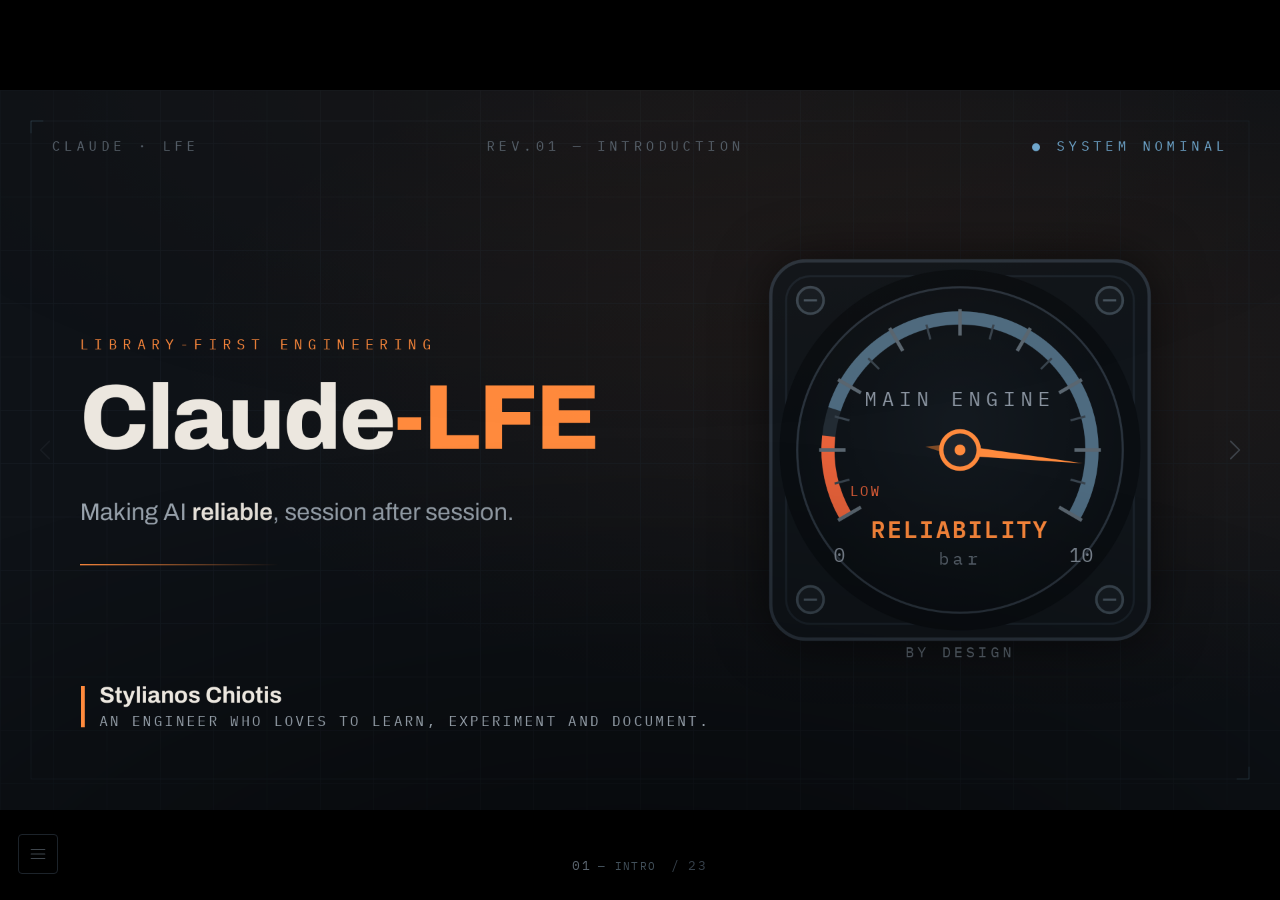
==== commit 3f2d3e70: "Polish deck for self-paced online access - SEO/OG meta tags for social sharing - Slide label in page" ====
--- a/index.html
+++ b/index.html
@@ -3,6 +3,19 @@
 <head>
 <meta charset="UTF-8">
 <meta name="viewport" content="width=device-width, initial-scale=1.0">
+<meta name="description" content="Claude-LFE is an open-source reliability engineering framework — making Claude behave consistently, session after session.">
+<meta property="og:type" content="website">
+<meta property="og:url" content="https://stchiotis.github.io/claude-lfe.intro/">
+<meta property="og:title" content="Claude-LFE — Library-First Engineering for AI">
+<meta property="og:description" content="A 3-layer reliability framework (Protocol · Enforcement · Provenance) that tames Claude for production.">
+<meta property="og:image" content="https://stchiotis.github.io/claude-lfe.intro/assets/og-cover.png">
+<meta property="og:image:width" content="1200">
+<meta property="og:image:height" content="630">
+<meta name="twitter:card" content="summary_large_image">
+<meta name="twitter:title" content="Claude-LFE — Library-First Engineering for AI">
+<meta name="twitter:description" content="A 3-layer reliability framework that makes Claude reliable, session after session. Open source.">
+<meta name="twitter:image" content="https://stchiotis.github.io/claude-lfe.intro/assets/og-cover.png">
+<link rel="canonical" href="https://stchiotis.github.io/claude-lfe.intro/">
 <title>Claude-LFE — Introduction</title>
 <link rel="stylesheet" href="scenes/lfe.css?v=2">
 <link rel="stylesheet" href="scenes/deck.css?v=26">
@@ -12,7 +25,7 @@
 <deck-stage width="1920" height="1080" no-rail>
 
   <!-- ============ SCENE 1 · TITLE (end-card) ============ -->
-  <section id="s1" data-label="Title">
+  <section id="s1" data-label="Intro">
     <div class="stage1 grain"></div>
     <div class="schematic-grid"></div>
     <div class="frame-marks lt rb"></div>
@@ -475,7 +488,7 @@
     </div>
 
     <div class="subline8 r-fade" style="--d:.92s">And the reasoning checks aren't trusted — <b>they're graded.</b> Planted-defect fixtures · measured catch-rate · gated against regression.</div>
-    <div class="footer8 r-fade" style="--d:1s"><span class="hot">~1000</span> tests &nbsp;·&nbsp; guarding the rails, the prompt-discipline, and the checks' catch-rate</div>
+    <div class="footer8 r-fade" style="--d:1s"><span class="hot">~1,100</span> tests &nbsp;·&nbsp; guarding the rails, the prompt-discipline, and the checks' catch-rate</div>
   </section>
 
   <!-- ============ SCENE 9 · LAYER 3 · PROVENANCE ============ -->
@@ -582,7 +595,7 @@
           <circle cx="1100" cy="74" r="7" fill="#CB7B54"></circle>
           <circle cx="1600" cy="104" r="7" fill="#FF8A3D"></circle>
         </svg>
-        <div class="nd first" style="left:4.76%; top:74px"><div class="nm">~1,092 tests</div><div class="fq">every run</div></div>
+        <div class="nd first" style="left:4.76%; top:74px"><div class="nm">~1,100 tests</div><div class="fq">every run</div></div>
         <div class="nd" style="left:35.12%; top:104px"><div class="nm">2 commit gates</div><div class="fq">every commit</div></div>
         <div class="nd" style="left:65.48%; top:134px"><div class="nm">Hygiene sweep</div><div class="fq">every 5 sessions</div></div>
         <div class="nd last hi" style="left:95.24%; top:164px"><div class="nm">AI eval harness</div><div class="fq">every ~15 sessions</div></div>
@@ -884,7 +897,7 @@
     <div class="schematic-grid"></div>
     <div class="frame-marks lt rb"></div>
     <div class="topbar">
-      <span>SCENE 14b — WHAT'S NEXT</span>
+      <span>WHAT'S NEXT</span>
       <span class="am">● VALIDATING · NOT PROMISING</span>
     </div>
     <div class="shead">
@@ -1030,7 +1043,7 @@
     <div class="schematic-grid"></div>
     <div class="frame-marks lt rb"></div>
     <div class="topbar">
-      <span>SCENE 16 — GO DEEPER</span>
+      <span>GO DEEPER</span>
       <span>● OUTRO</span>
     </div>
     <div class="shead">
@@ -1151,6 +1164,128 @@
     .nav-arrow.prev { left: 6px; }
     .nav-arrow.next { right: 6px; }
   }
+
+  /* Slide label in page counter */
+  .page-ref .lbl {
+    color: #42505A;
+    margin: 0 8px 0 6px;
+    font-size: 11px;
+    letter-spacing: 0.12em;
+    text-transform: uppercase;
+  }
+  .page-ref .lbl:not(:empty)::before { content: "— "; }
+
+  /* Slides menu button */
+  .menu-btn {
+    position: fixed;
+    left: 18px;
+    bottom: 26px;
+    z-index: 2147483400;
+    width: 40px;
+    height: 40px;
+    display: flex;
+    align-items: center;
+    justify-content: center;
+    background: none;
+    border: 1px solid #29333D;
+    border-radius: 4px;
+    cursor: pointer;
+    color: #5A646E;
+    opacity: 0.7;
+    transition: opacity .2s, color .2s, border-color .2s;
+    -webkit-tap-highlight-color: transparent;
+    padding: 0;
+  }
+  .menu-btn svg { width: 18px; height: 18px; display: block; }
+  .menu-btn:hover, .menu-btn[aria-expanded="true"] { opacity: 1; color: #99A3AD; border-color: #5A646E; }
+  .menu-btn:focus { outline: none; }
+  .menu-btn:focus-visible { outline: 2px solid #5A646E; outline-offset: 2px; }
+
+  /* Slides menu panel */
+  .slide-menu {
+    position: fixed;
+    inset: 0;
+    z-index: 2147483399;
+    background: rgba(8, 11, 13, 0.88);
+    backdrop-filter: blur(6px);
+    -webkit-backdrop-filter: blur(6px);
+    display: flex;
+    align-items: center;
+    justify-content: center;
+    opacity: 0;
+    pointer-events: none;
+    transition: opacity .25s ease;
+  }
+  .slide-menu.open { opacity: 1; pointer-events: auto; }
+  .slide-menu__inner {
+    display: grid;
+    grid-template-columns: repeat(auto-fill, minmax(200px, 1fr));
+    gap: 10px;
+    max-width: min(90vw, 960px);
+    max-height: 80vh;
+    overflow-y: auto;
+    padding: 32px;
+  }
+  .slide-menu__item {
+    display: flex;
+    align-items: center;
+    gap: 12px;
+    padding: 12px 16px;
+    background: rgba(21, 27, 33, 0.8);
+    border: 1px solid #1B232B;
+    border-radius: 4px;
+    cursor: pointer;
+    font-family: 'IBM Plex Mono', monospace;
+    font-size: 12px;
+    letter-spacing: 0.1em;
+    color: #5A646E;
+    text-align: left;
+    transition: background .15s, border-color .15s, color .15s;
+    -webkit-tap-highlight-color: transparent;
+  }
+  .slide-menu__item:hover { background: rgba(29, 36, 44, .95); border-color: #29333D; color: #99A3AD; }
+  .slide-menu__item.active { border-color: #3B5468; color: #6FA6CC; }
+  .slide-menu__item .n { color: #36404A; flex: none; width: 24px; }
+  .slide-menu__item.active .n { color: #3B5468; }
+
+  /* Beacon — glows the SVG lines amber on slide 1, no box around the button */
+  @keyframes attn-beacon {
+    0%, 100% { color: inherit; opacity: inherit; }
+    18%, 82%  { color: #F0C040; opacity: 1; }
+  }
+  @keyframes attn-beacon-svg {
+    0%, 100% { transform: scale(1);    filter: none; }
+    18%, 82%  { transform: scale(1.22); filter: drop-shadow(0 0 6px rgba(240,192,64,.8)); }
+  }
+  .beacon     { animation: attn-beacon     2.2s ease; }
+  .beacon svg { animation: attn-beacon-svg 2.2s ease; }
+
+  /* Vision slide — golden shine sweeps the repo CTA banner on entry */
+  #s15 .repocta { position: relative; overflow: hidden; }
+  #s15 .repocta .shine {
+    position: absolute;
+    top: -10%;
+    left: 0;
+    width: 40%;
+    height: 120%;
+    background: linear-gradient(
+      105deg,
+      transparent 0%,
+      rgba(240, 192, 64, 0.0) 20%,
+      rgba(240, 192, 64, 0.6) 50%,
+      rgba(240, 192, 64, 0.0) 80%,
+      transparent 100%
+    );
+    transform: translateX(-120%) skewX(-8deg);
+    pointer-events: none;
+  }
+  @keyframes repo-shine {
+    from { transform: translateX(-120%) skewX(-8deg); }
+    to   { transform: translateX(320%)  skewX(-8deg); }
+  }
+  #s15 .repocta.shining .shine {
+    animation: repo-shine 1.0s ease-out forwards;
+  }
 </style>
 <button class="nav-arrow prev" type="button" aria-label="Previous slide">
   <svg viewBox="0 0 24 24" fill="none" stroke="currentColor" stroke-width="1.6" stroke-linecap="round" stroke-linejoin="round" aria-hidden="true"><path d="M15 4L7 12l8 8"/></svg>
@@ -1158,7 +1293,14 @@
 <button class="nav-arrow next" type="button" aria-label="Next slide">
   <svg viewBox="0 0 24 24" fill="none" stroke="currentColor" stroke-width="1.6" stroke-linecap="round" stroke-linejoin="round" aria-hidden="true"><path d="M9 4l8 8-8 8"/></svg>
 </button>
-<div class="page-ref" aria-live="polite"><span class="cur">01</span><span class="sep">/</span><span class="total">01</span></div>
+<div class="page-ref" aria-live="polite"><span class="cur">01</span><span class="lbl"></span><span class="sep">/</span><span class="total">01</span></div>
+
+<button class="menu-btn" id="menuBtn" type="button" aria-label="All slides" aria-expanded="false">
+  <svg viewBox="0 0 24 24" fill="none" stroke="currentColor" stroke-width="1.6" stroke-linecap="round" aria-hidden="true"><line x1="3" y1="6" x2="21" y2="6"/><line x1="3" y1="12" x2="21" y2="12"/><line x1="3" y1="18" x2="21" y2="18"/></svg>
+</button>
+<div class="slide-menu" id="slideMenu" aria-hidden="true">
+  <div class="slide-menu__inner" id="slideMenuInner"></div>
+</div>
 
 <script src="scenes/image-slot.js"></script>
 <script src="deck-stage.js"></script>
@@ -1183,28 +1325,155 @@
   const nextBtn = document.querySelector('.nav-arrow.next');
   const curEl   = document.querySelector('.page-ref .cur');
   const totEl   = document.querySelector('.page-ref .total');
+  const lblEl   = document.querySelector('.page-ref .lbl');
   const pad2 = (n) => String(n).padStart(2, '0');
 
   let navIndex = 0, navTotal = 1;
-  function syncNav(index, total) {
+  function syncNav(index, total, slide) {
     navIndex = index; navTotal = total;
     if (curEl) curEl.textContent = pad2(index + 1);
     if (totEl) totEl.textContent = pad2(total);
+    if (lblEl) lblEl.textContent = slide ? (slide.getAttribute('data-label') || '') : '';
     if (prevBtn) prevBtn.disabled = index <= 0;
     if (nextBtn) nextBtn.disabled = index >= total - 1;
   }
 
-  deck.addEventListener('slidechange', (e) => syncNav(e.detail.index, e.detail.total));
+  // Beacon: glows the SVG lines in the menu button + next arrow when on slide 1
+  let _beaconTimer = null;
+  function flashBeacon() {
+    clearTimeout(_beaconTimer);
+    const targets = [document.getElementById('menuBtn'), document.querySelector('.nav-arrow.next')];
+    targets.forEach(el => { if (!el) return; el.classList.remove('beacon'); void el.offsetWidth; el.classList.add('beacon'); });
+    _beaconTimer = setTimeout(() => targets.forEach(el => el && el.classList.remove('beacon')), 2400);
+  }
+
+  deck.addEventListener('slidechange', (e) => {
+    syncNav(e.detail.index, e.detail.total, e.detail.slide);
+    if (e.detail.index === 0) setTimeout(flashBeacon, 600);
+  });
   prevBtn.addEventListener('click', () => deck.goTo(Math.max(0, navIndex - 1)));
   nextBtn.addEventListener('click', () => deck.goTo(Math.min(navTotal - 1, navIndex + 1)));
 
-  // The initial 'init' slidechange fires before this script runs, so seed
-  // the counter from the current DOM state once on load.
+  // Seed the counter from current DOM state once on load (init slidechange fires before this script).
   requestAnimationFrame(() => {
     const slides = [...deck.querySelectorAll(':scope > section')];
     const active = deck.querySelector(':scope > section[data-deck-active]');
-    syncNav(active ? Math.max(0, slides.indexOf(active)) : 0, slides.length || 1);
+    const idx = active ? Math.max(0, slides.indexOf(active)) : 0;
+    syncNav(idx, slides.length || 1, active);
+    if (idx === 0) setTimeout(flashBeacon, 600);
   });
+
+  // ── Hash routing: write friendly #sectionId on navigation, restore on load ──
+  deck.addEventListener('slidechange', (e) => {
+    if (e.detail.slide && e.detail.slide.id) {
+      try { history.replaceState(null, '', '#' + e.detail.slide.id); } catch (_) {}
+    }
+  });
+  (function () {
+    const initHash = (location.hash || '').replace('#', '');
+    if (initHash && /^[a-zA-Z]/.test(initHash)) {
+      requestAnimationFrame(() => {
+        const target = document.getElementById(initHash);
+        if (!target) return;
+        const slides = [...deck.querySelectorAll(':scope > section')];
+        const idx = slides.indexOf(target);
+        if (idx >= 0) deck.goTo(idx);
+      });
+    }
+  })();
+
+  // ── Slides menu: overview overlay, click any label to jump ──
+  (function () {
+    const menuBtn   = document.getElementById('menuBtn');
+    const slideMenu = document.getElementById('slideMenu');
+    const menuInner = document.getElementById('slideMenuInner');
+    if (!menuBtn || !slideMenu || !menuInner) return;
+
+    let menuOpen = false;
+    let menuItems = [];
+    let currentMenuIndex = 0;
+
+    function buildMenu(slides) {
+      menuInner.innerHTML = '';
+      menuItems = [];
+      slides.forEach((slide, i) => {
+        const label = slide.getAttribute('data-label') || 'Slide';
+        const btn = document.createElement('button');
+        btn.className = 'slide-menu__item';
+        btn.type = 'button';
+        btn.innerHTML = '<span class="n">' + pad2(i + 1) + '</span><span>' + label + '</span>';
+        btn.addEventListener('click', () => { deck.goTo(i); closeMenu(); });
+        menuInner.appendChild(btn);
+        menuItems.push(btn);
+      });
+      updateActive(currentMenuIndex);
+    }
+
+    function updateActive(index) {
+      currentMenuIndex = index;
+      menuItems.forEach((item, i) => item.classList.toggle('active', i === index));
+    }
+
+    function openMenu() {
+      menuOpen = true;
+      slideMenu.classList.add('open');
+      slideMenu.setAttribute('aria-hidden', 'false');
+      menuBtn.setAttribute('aria-expanded', 'true');
+      if (menuItems[currentMenuIndex]) menuItems[currentMenuIndex].scrollIntoView({ block: 'nearest' });
+    }
+
+    function closeMenu() {
+      menuOpen = false;
+      slideMenu.classList.remove('open');
+      slideMenu.setAttribute('aria-hidden', 'true');
+      menuBtn.setAttribute('aria-expanded', 'false');
+      menuBtn.focus();
+    }
+
+    menuBtn.addEventListener('click', () => menuOpen ? closeMenu() : openMenu());
+    slideMenu.addEventListener('click', (e) => { if (e.target === slideMenu) closeMenu(); });
+    document.addEventListener('keydown', (e) => {
+      if (e.key === 'Escape' && menuOpen) { closeMenu(); e.stopPropagation(); }
+    }, true);
+
+    deck.addEventListener('slidechange', (e) => {
+      if (menuItems.length === 0) {
+        buildMenu([...deck.querySelectorAll(':scope > section')]);
+      }
+      updateActive(e.detail.index);
+    });
+
+    requestAnimationFrame(() => {
+      if (menuItems.length === 0) {
+        const slides = [...deck.querySelectorAll(':scope > section')];
+        if (slides.length) buildMenu(slides);
+      }
+    });
+  })();
+
+  // ── Half-screen click-to-navigate: left half = prev, right half = next ──
+  // Skips if the click lands on/inside any interactive element (links, buttons, etc.)
+  // or if the slides menu is open.
+  (function () {
+    const SKIP = new Set(['A', 'BUTTON', 'INPUT', 'SELECT', 'TEXTAREA', 'LABEL', 'VIDEO', 'AUDIO']);
+    document.addEventListener('click', (e) => {
+      if (e.defaultPrevented) return;
+      const menu = document.getElementById('slideMenu');
+      if (menu && menu.classList.contains('open')) return;
+      if (window.getSelection && window.getSelection().toString().length > 0) return;
+      const path = e.composedPath ? e.composedPath() : [e.target];
+      for (const el of path) {
+        if (!(el instanceof Element)) continue;
+        if (SKIP.has(el.tagName) || el.getAttribute('role') === 'button') return;
+        if (el === document.body) break;
+      }
+      if (e.clientX < window.innerWidth / 2) {
+        deck.goTo(Math.max(0, navIndex - 1));
+      } else {
+        deck.goTo(Math.min(navTotal - 1, navIndex + 1));
+      }
+    });
+  })();
 </script>
 
 <script>
@@ -1270,6 +1539,39 @@
     // catch the case where About is the initial slide
     requestAnimationFrame(() => { if (about.classList.contains('is-active')) timers.push(setTimeout(runHand, 1500)); });
   })();
+
+  // ── Vision slide — golden shine sweeps the repo CTA on entry ──
+  (function () {
+    const vision = document.getElementById('s15');
+    if (!vision) return;
+    let shineTimer = null;
+
+    function runShine() {
+      clearTimeout(shineTimer);
+      const cta = vision.querySelector('.repocta');
+      if (!cta) return;
+      if (!cta.querySelector('.shine')) {
+        const el = document.createElement('div');
+        el.className = 'shine';
+        cta.appendChild(el);
+      }
+      cta.classList.remove('shining');
+      void cta.offsetWidth;
+      // Trigger after the banner's own r-up reveal (--d:.72s) has finished
+      shineTimer = setTimeout(() => {
+        cta.classList.add('shining');
+        setTimeout(() => cta.classList.remove('shining'), 1100);
+      }, 1400);
+    }
+
+    deck.addEventListener('slidechange', (e) => {
+      if (e.detail.slide === vision) runShine();
+      else clearTimeout(shineTimer);
+    });
+    requestAnimationFrame(() => {
+      if (vision.classList.contains('is-active')) runShine();
+    });
+  })();
 </script>
 
 </body>
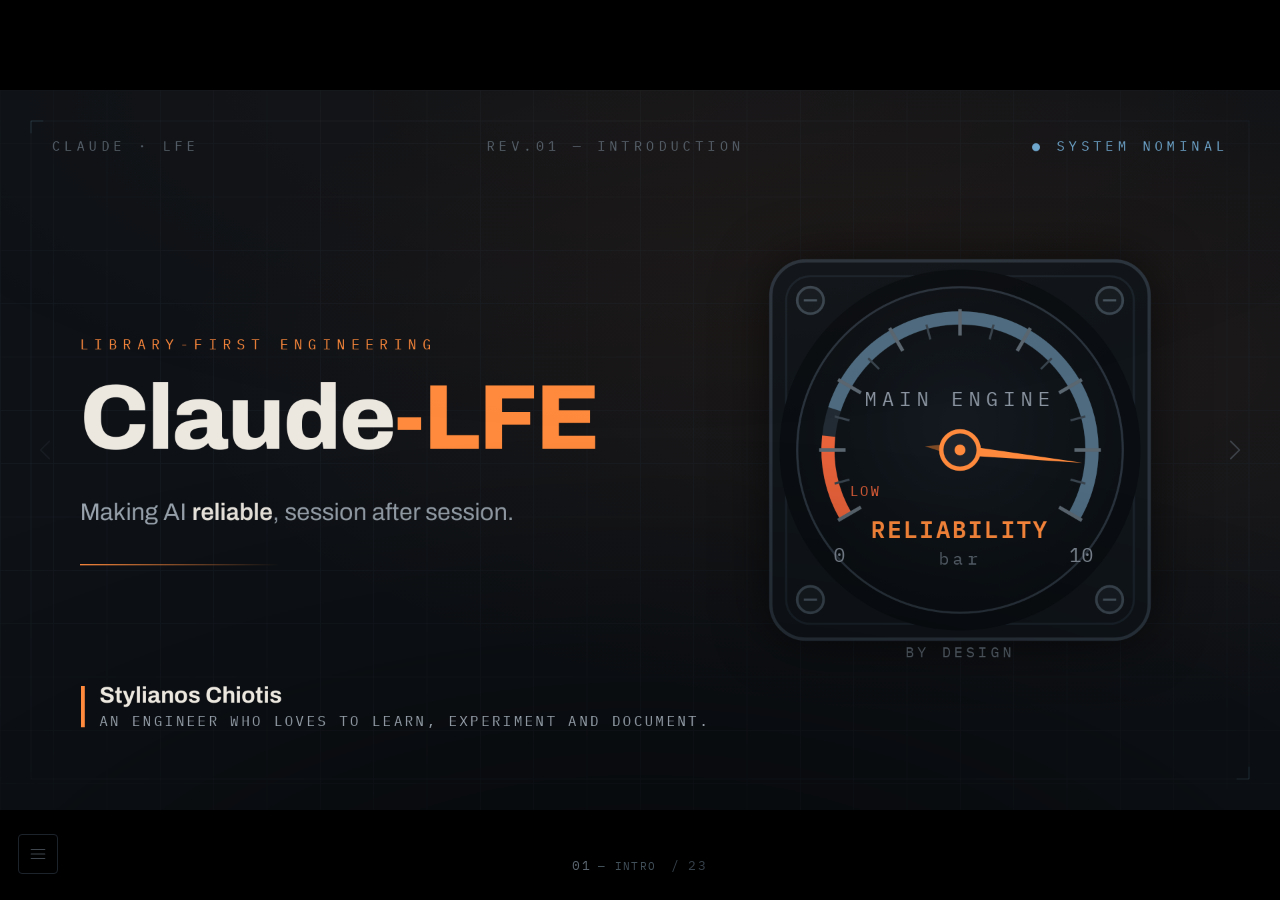
==== commit 3a7c97db: "Fix gauge needle rendering on mobile WebKit deck.css uses transform-box:fill-box on the needle which" ====
--- a/index.html
+++ b/index.html
@@ -2,7 +2,7 @@
 <html lang="en">
 <head>
 <meta charset="UTF-8">
-<meta name="viewport" content="width=device-width, initial-scale=1.0">
+<meta name="viewport" content="width=device-width, initial-scale=1.0, user-scalable=yes, minimum-scale=0.5">
 <meta name="description" content="Claude-LFE is an open-source reliability engineering framework — making Claude behave consistently, session after session.">
 <meta property="og:type" content="website">
 <meta property="og:url" content="https://stchiotis.github.io/claude-lfe.intro/">
@@ -1260,6 +1260,50 @@
   .beacon     { animation: attn-beacon     2.2s ease; }
   .beacon svg { animation: attn-beacon-svg 2.2s ease; }
 
+  /* Needle pivot fix: override deck.css fill-box which misbehaves on mobile WebKit.
+     view-box + 50% 50% maps reliably to (100,100) SVG units = gauge centre on all browsers. */
+  #s1 .needle {
+    transform-box: view-box;
+    transform-origin: 50% 50%;
+  }
+
+  /* Portrait mobile — rotate hint */
+  .rotate-hint {
+    display: none;
+    position: fixed;
+    bottom: 72px;
+    left: 50%;
+    transform: translateX(-50%);
+    z-index: 2147483401;
+    background: rgba(10, 14, 18, .92);
+    border: 1px solid rgba(240, 192, 64, .35);
+    border-radius: 20px;
+    padding: 8px 12px 8px 16px;
+    font-family: 'IBM Plex Mono', monospace;
+    font-size: 10px;
+    letter-spacing: 0.16em;
+    color: rgba(240, 192, 64, .85);
+    white-space: nowrap;
+    align-items: center;
+    gap: 8px;
+    backdrop-filter: blur(4px);
+    -webkit-backdrop-filter: blur(4px);
+    pointer-events: auto;
+  }
+  @media (orientation: portrait) and (max-width: 768px) {
+    .rotate-hint:not(.dismissed) { display: flex; }
+  }
+  .rotate-hint__x {
+    background: none;
+    border: none;
+    padding: 0 3px;
+    font-size: 13px;
+    line-height: 1;
+    color: #5A646E;
+    cursor: pointer;
+    -webkit-tap-highlight-color: transparent;
+  }
+
   /* Vision slide — golden shine sweeps the repo CTA banner on entry */
   #s15 .repocta { position: relative; overflow: hidden; }
   #s15 .repocta .shine {
@@ -1300,6 +1344,11 @@
 </button>
 <div class="slide-menu" id="slideMenu" aria-hidden="true">
   <div class="slide-menu__inner" id="slideMenuInner"></div>
+</div>
+
+<div class="rotate-hint" id="rotateHint">
+  ↻ &nbsp;BEST IN LANDSCAPE
+  <button class="rotate-hint__x" id="rotateHintClose" aria-label="Dismiss">✕</button>
 </div>
 
 <script src="scenes/image-slot.js"></script>
@@ -1474,6 +1523,31 @@
       }
     });
   })();
+
+  // ── Touch swipe navigation: swipe left = next, swipe right = prev ──
+  (function () {
+    let sx = 0, sy = 0;
+    const MIN = 50;
+    document.addEventListener('touchstart', (e) => {
+      sx = e.touches[0].clientX;
+      sy = e.touches[0].clientY;
+    }, { passive: true });
+    document.addEventListener('touchend', (e) => {
+      const menu = document.getElementById('slideMenu');
+      if (menu && menu.classList.contains('open')) return;
+      const dx = e.changedTouches[0].clientX - sx;
+      const dy = e.changedTouches[0].clientY - sy;
+      if (Math.abs(dx) < MIN || Math.abs(dx) < Math.abs(dy)) return;
+      deck.goTo(dx < 0 ? Math.min(navTotal - 1, navIndex + 1) : Math.max(0, navIndex - 1));
+    }, { passive: true });
+  })();
+
+  // ── Portrait rotate hint dismiss ──
+  (function () {
+    const btn  = document.getElementById('rotateHintClose');
+    const hint = document.getElementById('rotateHint');
+    if (btn && hint) btn.addEventListener('click', () => hint.classList.add('dismissed'));
+  })();
 </script>
 
 <script>
